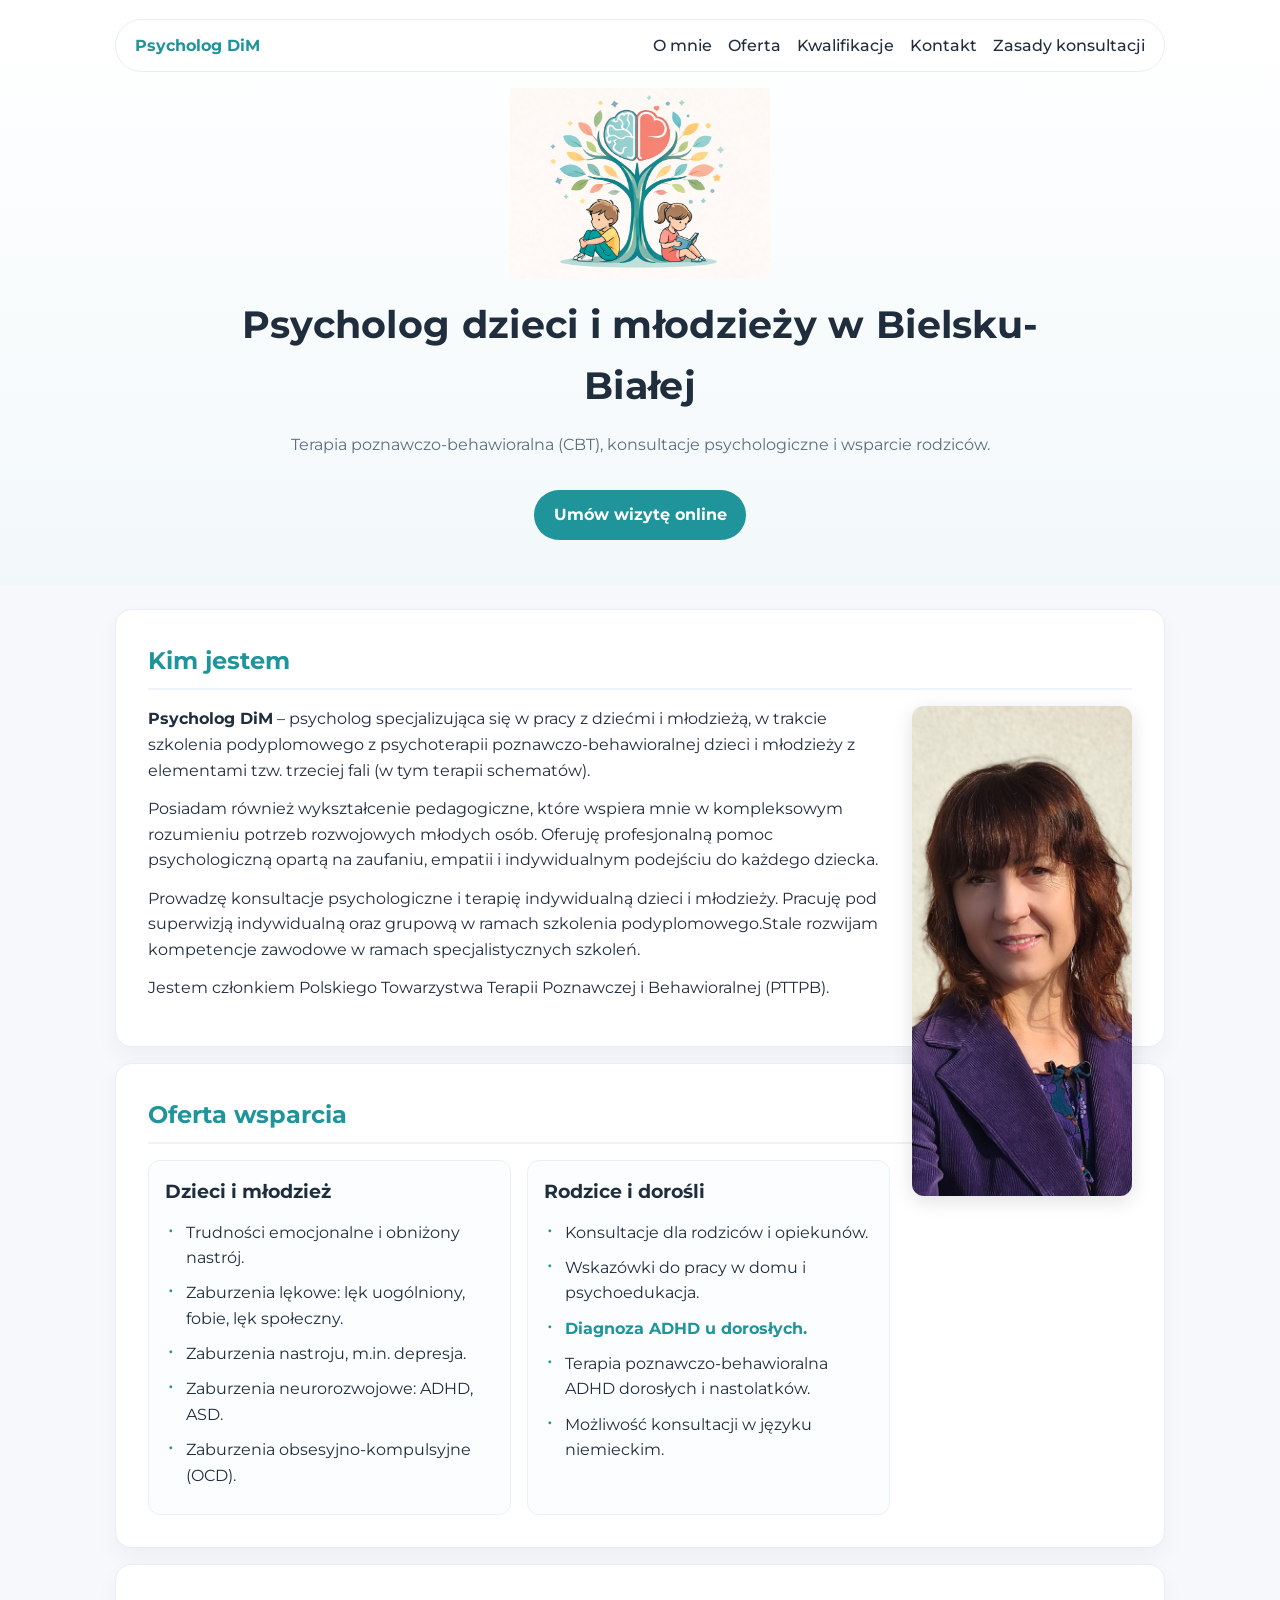
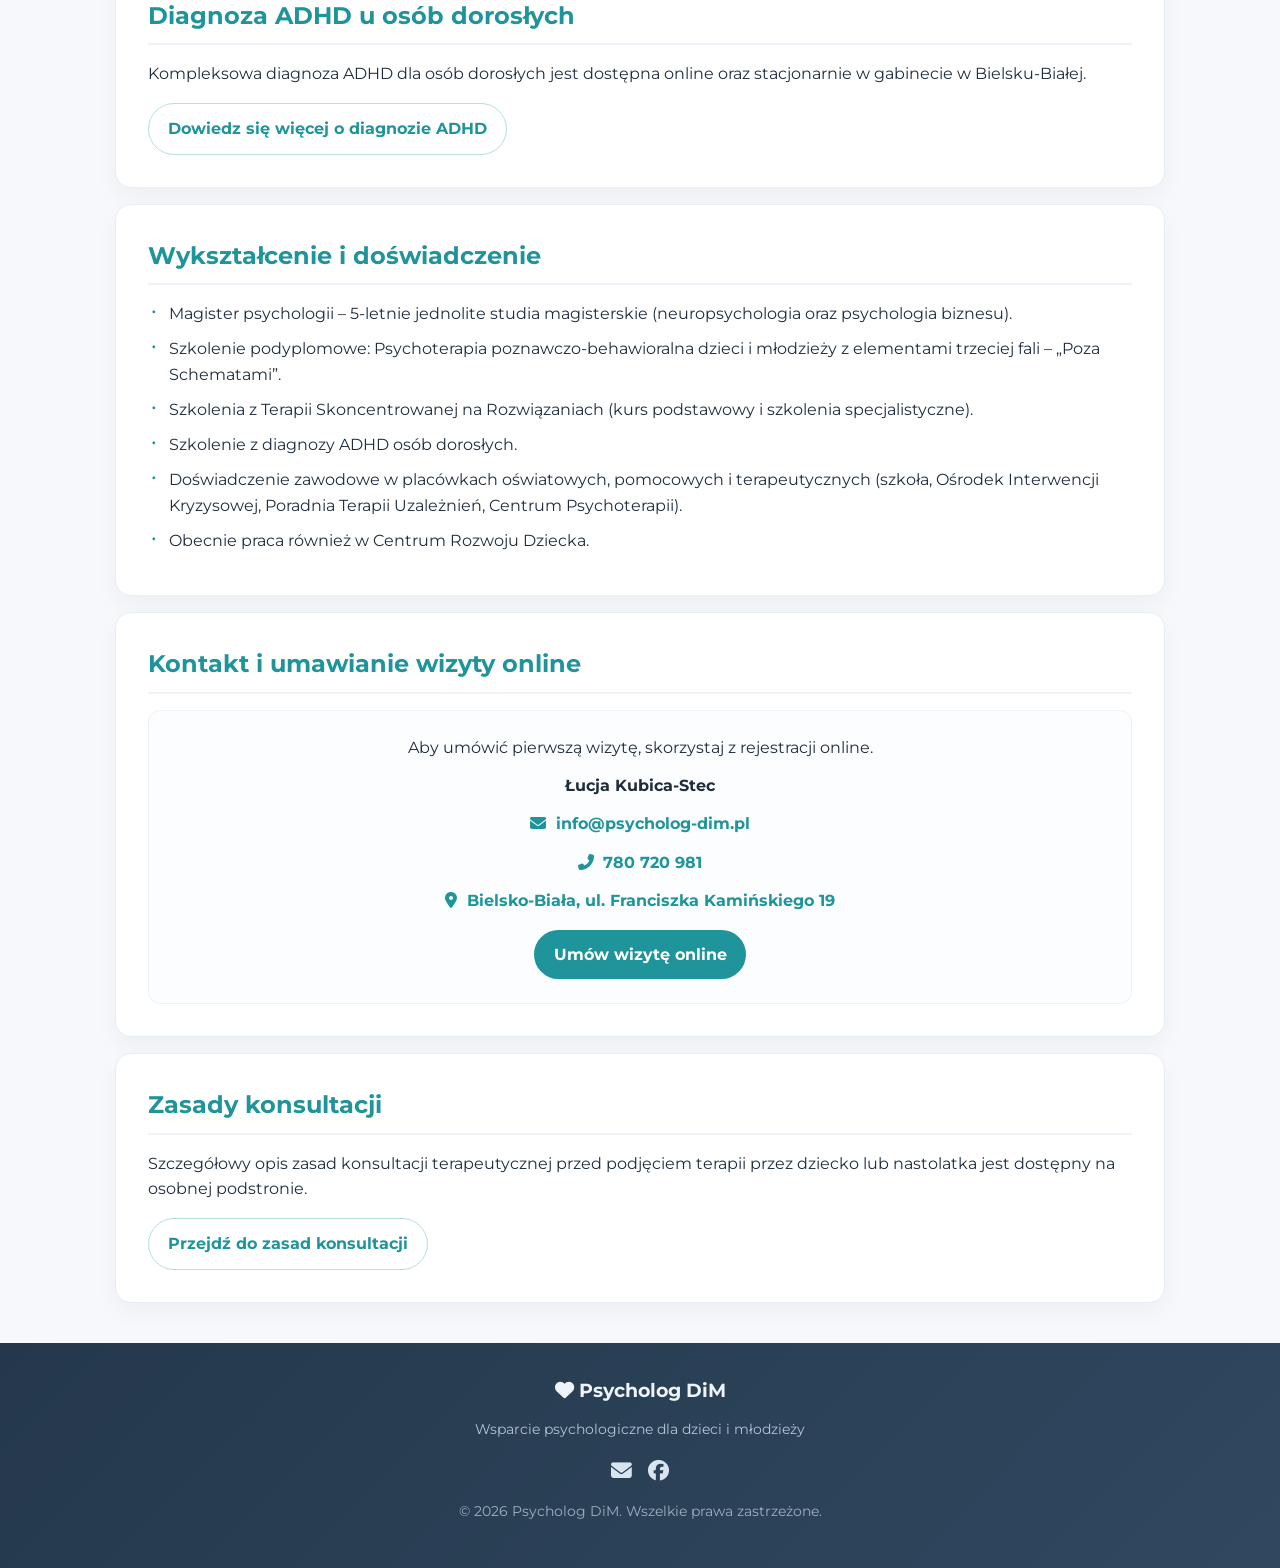
==== index.html @ ad0720e1 "Refine paragraph on psychological services Removed a space in the paragraph about psychological cons" ====
<!DOCTYPE html>
<html lang="pl">
<head>
    <!-- Google tag (gtag.js) -->
<script async src="https://www.googletagmanager.com/gtag/js?id=G-CJTLF5YWMM">
</script>
<script>
  window.dataLayer = window.dataLayer || [];
  function gtag(){dataLayer.push(arguments);}
  gtag('js', new Date());

  gtag('config', 'G-CJTLF5YWMM');
</script>
    <meta charset="UTF-8">
    <meta name="viewport" content="width=device-width, initial-scale=1.0">
    <title>Psycholog dzieci i młodzieży w Bielsku-Białej | Psycholog DiM</title>
    <meta name="description" content="Psycholog dzieci i młodzieży w Bielsku-Białej. Konsultacje psychologiczne, terapia CBT, wsparcie rodziców i diagnoza ADHD. Umów wizytę online.">
    <meta name="robots" content="index, follow">
    <meta name="author" content="Łucja Kubica-Stec">
    <link rel="canonical" href="https://psycholog-dim.pl/">

    <meta property="og:type" content="website">
    <meta property="og:locale" content="pl_PL">
    <meta property="og:title" content="Psycholog dzieci i młodzieży w Bielsku-Białej | Psycholog DiM">
    <meta property="og:description" content="Profesjonalne wsparcie psychologiczne dla dzieci, młodzieży i rodziców. Terapia CBT i konsultacje w Bielsku-Białej.">
    <meta property="og:url" content="https://psycholog-dim.pl/">
    <meta property="og:image" content="https://psycholog-dim.pl/logo.png">

    <meta name="twitter:card" content="summary_large_image">
    <meta name="twitter:title" content="Psycholog dzieci i młodzieży | Psycholog DiM">
    <meta name="twitter:description" content="Terapia poznawczo-behawioralna i konsultacje psychologiczne w Bielsku-Białej.">
    <meta name="twitter:image" content="https://psycholog-dim.pl/logo.png">

    <link rel="preconnect" href="https://fonts.googleapis.com">
    <link rel="preconnect" href="https://fonts.gstatic.com" crossorigin>
    <link href="https://fonts.googleapis.com/css2?family=Montserrat:wght@300;400;500;700&display=swap" rel="stylesheet">
    <link rel="stylesheet" href="https://cdnjs.cloudflare.com/ajax/libs/font-awesome/6.5.1/css/all.min.css">
    <link rel="stylesheet" href="styles.css">

    <script type="application/ld+json">
        {
            "@context": "https://schema.org",
            "@type": "PsychologicalTreatment",
            "name": "Psycholog DiM",
            "description": "Wsparcie psychologiczne dla dzieci, młodzieży i rodziców.",
            "url": "https://psycholog-dim.pl/",
            "image": "https://psycholog-dim.pl/logo.png",
            "telephone": "+48780720981",
            "email": "info@psycholog-dim.pl",
            "address": {
                "@type": "PostalAddress",
                "streetAddress": "ul. Franciszka Kamińskiego 19",
                "addressLocality": "Bielsko-Biała",
                "postalCode": "43-300",
                "addressCountry": "PL"
            },
            "areaServed": "Bielsko-Biała"
        }
    </script>
</head>
<body>
    <header class="hero" id="start">
        <nav class="main-nav" aria-label="Nawigacja główna">
            <a href="#start" class="brand-link">Psycholog DiM</a>
            <ul>
                <li><a href="#o-mnie">O mnie</a></li>
                <li><a href="#oferta">Oferta</a></li>
                <li><a href="#kwalifikacje">Kwalifikacje</a></li>
                <li><a href="#kontakt">Kontakt</a></li>
                <li><a href="zasady-konsultacji.html">Zasady konsultacji</a></li>
            </ul>
        </nav>

        <img src="logo.png" alt="Logo Psycholog DiM" class="logo-img">
        <h1>Psycholog dzieci i młodzieży w Bielsku-Białej</h1>
        <p class="subtitle">Terapia poznawczo-behawioralna (CBT), konsultacje psychologiczne i wsparcie rodziców.</p>
        <div class="hero-cta">
            <a href="https://rejestracja.medfile.pl/register/catalog/?uuid=5f5a3e92-1477-7877-af43-ebb44d523695" class="cta-button" target="_blank" rel="noopener noreferrer">Umów wizytę online</a>
        </div>
    </header>

    <main class="container">
        <section id="o-mnie">
            <h2>Kim jestem</h2>
            <img src="Ja.jpg" alt="Psycholog dzieci i młodzieży Łucja Kubica-Stec" class="about-photo">
            <p><strong>Psycholog DiM</strong> – psycholog specjalizująca się w pracy z dziećmi i młodzieżą, w trakcie szkolenia podyplomowego z psychoterapii poznawczo-behawioralnej dzieci i młodzieży z elementami tzw. trzeciej fali (w tym terapii schematów).</p>
            <p>Posiadam również wykształcenie pedagogiczne, które wspiera mnie w kompleksowym rozumieniu potrzeb rozwojowych młodych osób. Oferuję profesjonalną pomoc psychologiczną opartą na zaufaniu, empatii i indywidualnym podejściu do każdego dziecka.</p>
            <p>Prowadzę konsultacje psychologiczne i terapię indywidualną dzieci i młodzieży. Pracuję pod superwizją indywidualną oraz grupową w ramach szkolenia podyplomowego.Stale rozwijam kompetencje zawodowe w ramach specjalistycznych szkoleń.</p>
            <p>Jestem członkiem Polskiego Towarzystwa Terapii Poznawczej i Behawioralnej (PTTPB).</p>
        
       </section>
        <section id="oferta">
            <h2>Oferta wsparcia</h2>
            <div class="grid-two">
                <article class="card">
                    <h3>Dzieci i młodzież</h3>
                    <ul class="services-list">
                        <li>Trudności emocjonalne i obniżony nastrój.</li>
                        <li>Zaburzenia lękowe: lęk uogólniony, fobie, lęk społeczny.</li>
                        <li>Zaburzenia nastroju, m.in. depresja.</li>
                        <li>Zaburzenia neurorozwojowe: ADHD, ASD.</li>
                        <li>Zaburzenia obsesyjno-kompulsyjne (OCD).</li>
                    </ul>
                </article>
                <article class="card">
                    <h3>Rodzice i dorośli</h3>
                    <ul class="services-list">
                        <li>Konsultacje dla rodziców i opiekunów.</li>
                        <li>Wskazówki do pracy w domu i psychoedukacja.</li>
                        <li><a href="diagnoza-adhd-dorosli.html" class="inline-link">Diagnoza ADHD u dorosłych.</a></li>
                        <li>Terapia poznawczo-behawioralna ADHD dorosłych i nastolatków.</li>
                        <li>Możliwość konsultacji w języku niemieckim.</li>
                    </ul>
                </article>
            </div>
        </section>

        <section id="diagnoza-adhd">
            <h2>Diagnoza ADHD u osób dorosłych</h2>
            <p>Kompleksowa diagnoza ADHD dla osób dorosłych jest dostępna online oraz stacjonarnie w gabinecie w Bielsku-Białej.</p>
            <a href="diagnoza-adhd-dorosli.html" class="cta-link">Dowiedz się więcej o diagnozie ADHD</a>
        </section>

        <section id="kwalifikacje">
            <h2>Wykształcenie i doświadczenie</h2>
            <ul class="services-list">
                <li>Magister psychologii – 5-letnie jednolite studia magisterskie (neuropsychologia oraz psychologia biznesu).</li>
                <li>Szkolenie podyplomowe: Psychoterapia poznawczo-behawioralna dzieci i młodzieży z elementami trzeciej fali – „Poza Schematami”.</li>
                <li>Szkolenia z Terapii Skoncentrowanej na Rozwiązaniach (kurs podstawowy i szkolenia specjalistyczne).</li>
                <li>Szkolenie z diagnozy ADHD osób dorosłych.</li>
                <li>Doświadczenie zawodowe w placówkach oświatowych, pomocowych i terapeutycznych (szkoła, Ośrodek Interwencji Kryzysowej, Poradnia Terapii Uzależnień, Centrum Psychoterapii).</li>
                <li>Obecnie praca również w Centrum Rozwoju Dziecka.</li>
            </ul>
        </section>

        <section id="kontakt">
            <h2>Kontakt i umawianie wizyty online</h2>
            <div class="contact-box">
                <p>Aby umówić pierwszą wizytę, skorzystaj z rejestracji online.</p>
                <p><strong>Łucja Kubica-Stec</strong></p>
                <p><i class="fas fa-envelope"></i> <a href="mailto:info@psycholog-dim.pl" class="email-link">info@psycholog-dim.pl</a></p>
                <p><i class="fas fa-phone-flip"></i> <span id="phone-placeholder"></span></p>
                <p><i class="fas fa-map-marker-alt"></i> <a href="https://maps.google.com/?q=ul.+Franciszka+Kami%C5%84skiego+19,+43-300+Bielsko-Bia%C5%82a" target="_blank" rel="noopener noreferrer" class="email-link">Bielsko-Biała, ul. Franciszka Kamińskiego 19</a></p>
                <a href="https://rejestracja.medfile.pl/register/catalog/?uuid=5f5a3e92-1477-7877-af43-ebb44d523695" class="cta-button" target="_blank" rel="noopener noreferrer">Umów wizytę online</a>
            </div>
        </section>

        <section id="zasady-konsultacji">
            <h2>Zasady konsultacji</h2>
            <p>Szczegółowy opis zasad konsultacji terapeutycznej przed podjęciem terapii przez dziecko lub nastolatka jest dostępny na osobnej podstronie.</p>
            <a href="zasady-konsultacji.html" class="cta-link">Przejdź do zasad konsultacji</a>
        </section>

    </main>

    <footer>
        <div class="footer-content">
            <p class="footer-brand"><i class="fas fa-heart"></i> Psycholog DiM</p>
            <p class="footer-tagline">Wsparcie psychologiczne dla dzieci i młodzieży</p>
            <div class="footer-contact">
                <a href="mailto:info@psycholog-dim.pl" aria-label="Napisz wiadomość e-mail"><i class="fas fa-envelope"></i></a>
                <a href="https://www.facebook.com/profile.php?id=61590129209311" target="_blank" rel="noopener noreferrer" aria-label="Odwiedź profil Psycholog DiM na Facebooku"><i class="fab fa-facebook"></i></a>
            </div>
            <p class="footer-copy">&copy; 2026 Psycholog DiM. Wszelkie prawa zastrzeżone.</p>
        </div>
    </footer>

    <script>
        (function () {
            var p = ['7', '8', '0', ' ', '7', '2', '0', ' ', '9', '8', '1'];
            var c = '+' + '4' + '8';
            var el = document.getElementById('phone-placeholder');
            var num = p.join('');
            var full = c + num.replace(/ /g, '');
            var a = document.createElement('a');
            a.href = 'tel:' + full;
            a.className = 'phone-link';
            a.textContent = num;
            el.appendChild(a);
        })();
    </script>
</body>
</html>
---- styles.css ----
:root {
    --primary-color: #1f949b;
    --primary-dark: #16737a;
    --text-color: #1f2d3d;
    --muted: #5d6d7e;
    --background-color: #f6f8fb;
    --card-bg: #ffffff;
}

* {
    margin: 0;
    padding: 0;
    box-sizing: border-box;
}

html {
    scroll-behavior: smooth;
}

body {
    font-family: 'Montserrat', system-ui, -apple-system, BlinkMacSystemFont, 'Segoe UI', Roboto, sans-serif;
    line-height: 1.6;
    color: var(--text-color);
    background: var(--background-color);
}

.main-nav {
    width: min(1050px, 100%);
    display: flex;
    justify-content: space-between;
    align-items: center;
    gap: 1rem;
    padding: 0.8rem 1.2rem;
    background: rgba(255, 255, 255, 0.95);
    border: 1px solid #e8edf3;
    border-radius: 999px;
    position: sticky;
    top: 0.8rem;
    z-index: 20;
    backdrop-filter: blur(6px);
}

.main-nav ul {
    display: flex;
    list-style: none;
    gap: 1rem;
}

.main-nav a {
    color: var(--text-color);
    text-decoration: none;
    font-weight: 500;
}

.main-nav a:hover,
.main-nav a:focus {
    color: var(--primary-color);
}

.brand-link {
    font-weight: 700 !important;
    color: var(--primary-color) !important;
}

.hero {
    padding: 1.2rem 1rem 2.5rem;
    min-height: 65vh;
    display: flex;
    flex-direction: column;
    align-items: center;
    text-align: center;
    gap: 1rem;
    background: linear-gradient(180deg, #ffffff 0%, #f2f8fa 100%);
}

.logo-img {
    max-width: 260px;
    height: auto;
}

h1 {
    font-size: clamp(1.8rem, 3vw, 2.8rem);
    letter-spacing: 0.3px;
    max-width: 900px;
}

.subtitle {
    color: var(--muted);
    max-width: 760px;
}

.hero-cta {
    display: flex;
    gap: 0.9rem;
    flex-wrap: wrap;
    justify-content: center;
}

.cta-button,
.cta-link {
    display: inline-block;
    margin-top: 0.2rem;
    padding: 0.75rem 1.2rem;
    border-radius: 999px;
    text-decoration: none;
    font-weight: 700;
    transition: transform 0.2s ease, box-shadow 0.2s ease, background 0.2s ease;
}

.cta-button {
    color: #fff;
    background: var(--primary-color);
}

.cta-button:hover,
.cta-button:focus {
    transform: translateY(-1px);
    background: var(--primary-dark);
    box-shadow: 0 6px 16px rgba(31, 148, 155, 0.25);
}

.cta-link {
    color: var(--primary-color);
    border: 1px solid #b7dfe1;
    background: #fff;
}


.page-hero {
    min-height: 42vh;
}

.back-link {
    display: inline-flex;
    align-items: center;
    gap: 0.4rem;
    margin-bottom: 1rem;
    color: var(--primary-color);
    text-decoration: none;
    font-weight: 700;
}

.back-link:hover,
.back-link:focus {
    text-decoration: underline;
}

.rules-page-section {
    max-width: 900px;
    margin-left: auto;
    margin-right: auto;
}

.container {
    width: min(1050px, calc(100% - 2rem));
    margin: 1.5rem auto 2.5rem;
}

section {
    background: var(--card-bg);
    padding: 2rem;
    margin-bottom: 1rem;
    border-radius: 16px;
    border: 1px solid #e7edf4;
    box-shadow: 0 10px 25px rgba(13, 29, 45, 0.04);
}

h2 {
    color: var(--primary-color);
    margin-bottom: 1rem;
    border-bottom: 2px solid #edf3f8;
    padding-bottom: 0.5rem;
    font-size: 1.5rem;
}

h3 {
    margin-bottom: 0.8rem;
}

p {
    margin-bottom: 0.8rem;
}

.about-photo {
    float: right;
    max-width: 220px;
    margin: 0 0 1rem 1.4rem;
    border-radius: 12px;
    box-shadow: 0 5px 20px rgba(0, 0, 0, 0.12);
}

.grid-two {
    display: grid;
    grid-template-columns: repeat(2, minmax(0, 1fr));
    gap: 1rem;
}

.card {
    background: #fbfdff;
    border: 1px solid #eaf1f6;
    border-radius: 12px;
    padding: 1rem;
}

.services-list {
    list-style: none;
}

.services-list li {
    margin-bottom: 0.6rem;
    padding-left: 1.3rem;
    position: relative;
}

.services-list li::before {
    content: '•';
    position: absolute;
    left: 0.2rem;
    color: var(--primary-color);
    font-size: 1.2rem;
    line-height: 1;
}

.consultation-rules {
    padding-left: 1.5rem;
}

.consultation-rules > li {
    margin-bottom: 1rem;
    padding-left: 0.3rem;
}

.consultation-rules > li::marker {
    color: var(--primary-color);
    font-weight: 700;
}

.consultation-rules .services-list {
    margin-top: 0.4rem;
}

.contact-box {
    text-align: center;
    padding: 1.5rem;
    background: #fbfdfe;
    border: 1px solid #ecf2f7;
    border-radius: 12px;
}

.contact-box p i {
    color: var(--primary-color);
    margin-right: 0.35rem;
}

.email-link,
.phone-link {
    color: var(--primary-color);
    text-decoration: none;
    font-weight: 700;
}

.email-link:hover,
.phone-link:hover,
.email-link:focus,
.phone-link:focus {
    text-decoration: underline;
}

.booking-box {
    margin-top: 1rem;
    padding: 1.5rem;
    background: #ffffff;
    border: 1px solid #e7edf4;
    border-radius: 12px;
}

.booking-form {
    margin-top: 0.8rem;
}

.form-grid {
    display: grid;
    grid-template-columns: repeat(2, minmax(0, 1fr));
    gap: 0.9rem;
}

.booking-form label {
    display: flex;
    flex-direction: column;
    gap: 0.3rem;
    font-weight: 500;
}

.booking-form input,
.booking-form select {
    padding: 0.65rem 0.75rem;
    border: 1px solid #ced9e5;
    border-radius: 8px;
    font-size: 0.95rem;
    font-family: inherit;
}

.full-width {
    grid-column: 1 / -1;
}

.booking-submit {
    margin-top: 0.9rem;
    border: none;
    cursor: pointer;
}

.booking-feedback {
    margin-top: 0.6rem;
    color: #1a7f37;
    min-height: 1.4rem;
}

.booking-feedback-error {
    color: #a12727;
}

.inline-link {
    color: var(--primary-color);
    font-weight: 700;
    text-decoration: none;
}

.inline-link:hover,
.inline-link:focus {
    text-decoration: underline;
}

.main-nav a[aria-current="page"] {
    color: var(--primary-color);
    font-weight: 700;
}

.adhd-page-section {
    max-width: 980px;
    margin-left: auto;
    margin-right: auto;
}

.adhd-intro {
    background: linear-gradient(135deg, #ffffff 0%, #eef9fa 100%);
}

.diagnosis-steps {
    list-style: none;
    counter-reset: diagnosis-step;
    display: grid;
    gap: 1rem;
}

.diagnosis-steps > li {
    counter-increment: diagnosis-step;
    position: relative;
    padding: 1.2rem 1.2rem 1.2rem 4.2rem;
    border: 1px solid #e7edf4;
    border-radius: 14px;
    background: #fbfdff;
}

.diagnosis-steps > li::before {
    content: counter(diagnosis-step);
    position: absolute;
    top: 1.2rem;
    left: 1.2rem;
    display: grid;
    place-items: center;
    width: 2.2rem;
    height: 2.2rem;
    border-radius: 50%;
    background: var(--primary-color);
    color: #ffffff;
    font-weight: 700;
}

.contact-list {
    list-style: none;
    display: grid;
    gap: 0.45rem;
    margin-top: 0.6rem;
}

.contact-list i {
    color: var(--primary-color);
    margin-right: 0.35rem;
}

.pricing-grid {
    display: grid;
    grid-template-columns: repeat(2, minmax(0, 1fr));
    gap: 1rem;
}

.price-card {
    padding: 1.4rem;
    border: 1px solid #e2edf3;
    border-radius: 14px;
    background: #fbfdff;
}

.highlighted-price {
    border-color: #b7dfe1;
    background: #f2fbfc;
}

.price {
    color: var(--primary-color);
    font-size: clamp(1.8rem, 3vw, 2.4rem);
    font-weight: 700;
    margin-bottom: 1rem;
}

.important-note {
    border-color: #f1d6a8;
    background: #fffaf1;
}

.important-note h2 {
    color: #9a6515;
}

footer {
    background: linear-gradient(135deg, #25384b 0%, #2f4860 100%);
    text-align: center;
    padding: 2rem 1rem;
    color: #c8d4df;
    font-size: 0.9rem;
}

.footer-brand {
    color: #eef4f9;
    font-size: 1.2rem;
    font-weight: 700;
}

.footer-tagline {
    margin-top: 0.2rem;
    color: #b3c4d3;
}

.footer-contact {
    display: flex;
    justify-content: center;
    gap: 1rem;
    margin: 0.8rem 0;
}

.footer-contact a {
    color: #d8e4ee;
    font-size: 1.3rem;
    transition: color 0.2s ease, transform 0.2s ease;
}

.footer-contact a:hover,
.footer-contact a:focus {
    color: #ffffff;
    transform: translateY(-1px);
}

.footer-copy {
    color: #9eb0c0;
}

@media (max-width: 780px) {
    .main-nav {
        flex-direction: column;
        border-radius: 16px;
    }

    .main-nav ul {
        flex-wrap: wrap;
        justify-content: center;
    }

    .grid-two,
    .pricing-grid {
        grid-template-columns: 1fr;
    }

    section {
        padding: 1.2rem;
    }

    .about-photo {
        float: none;
        display: block;
        margin: 0 auto 1rem;
    }

    .form-grid {
        grid-template-columns: 1fr;
    }

    .diagnosis-steps > li {
        padding: 4.1rem 1rem 1rem;
    }
}
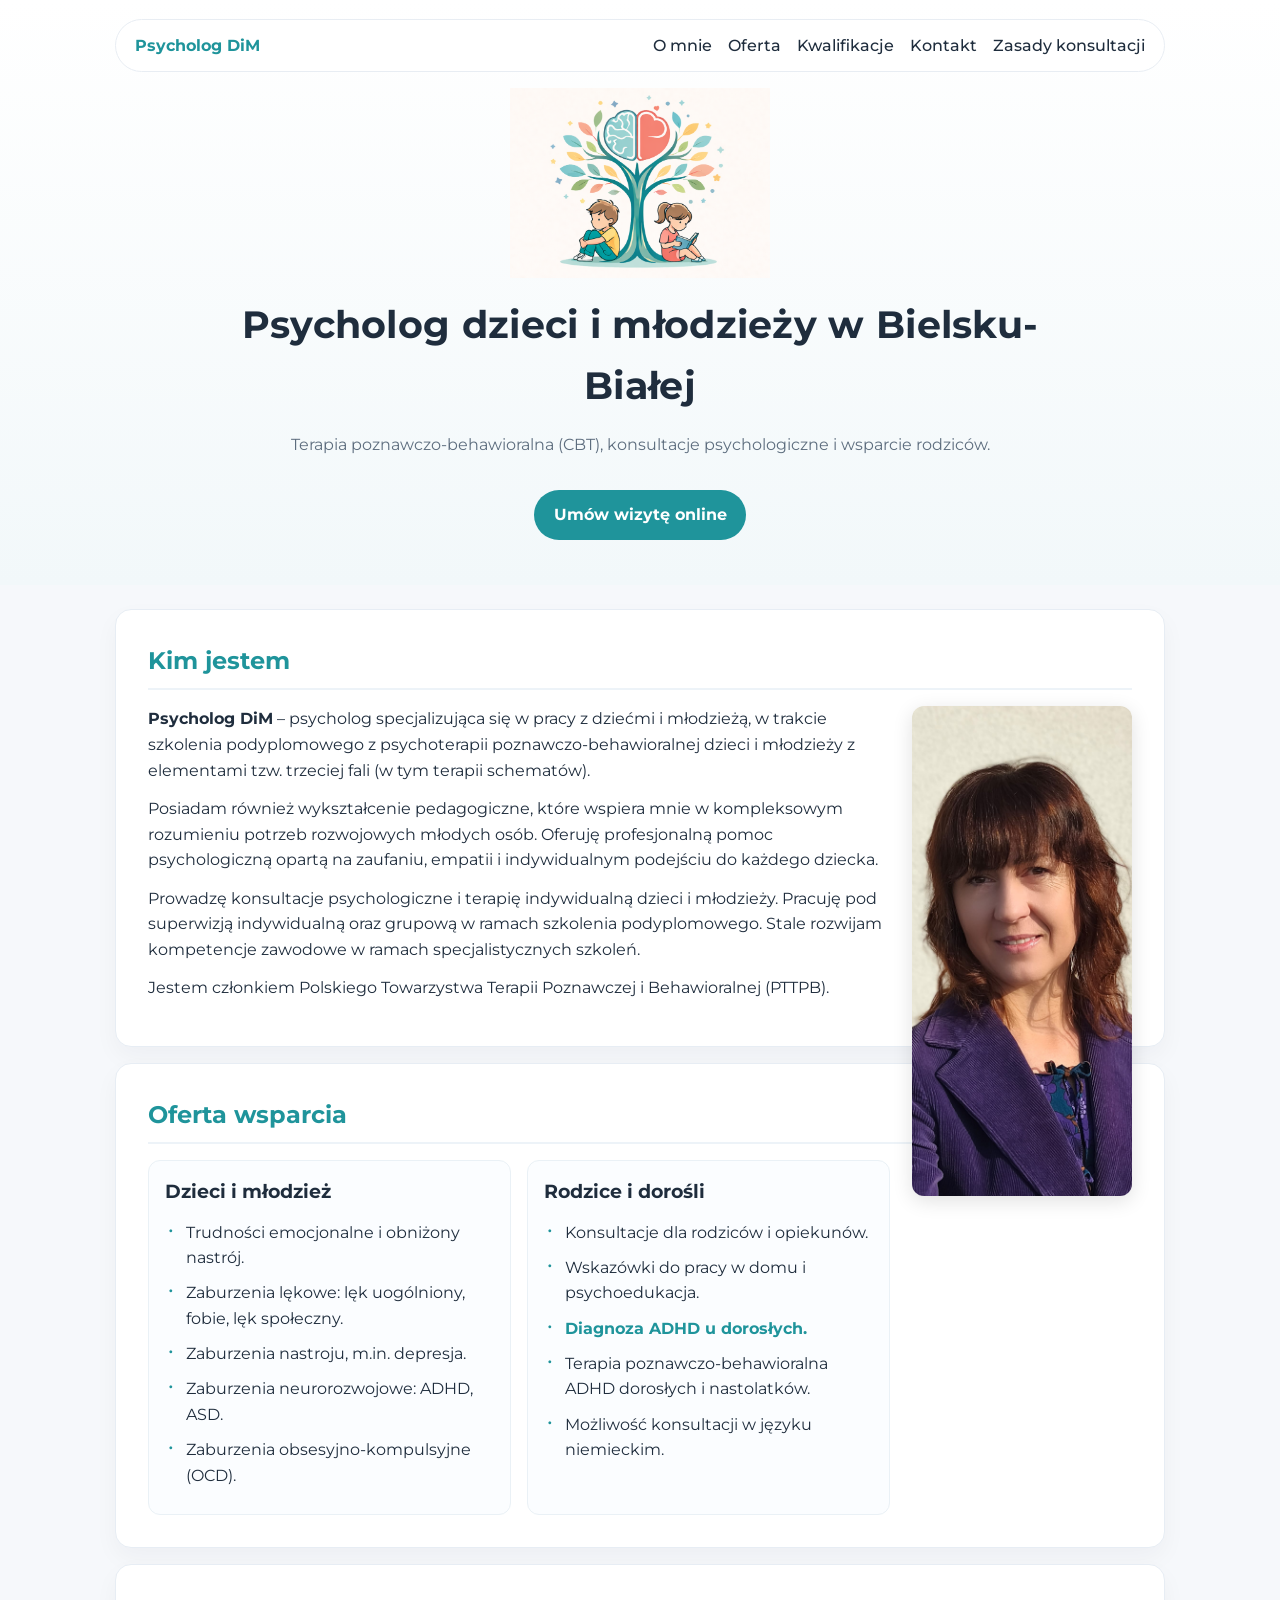
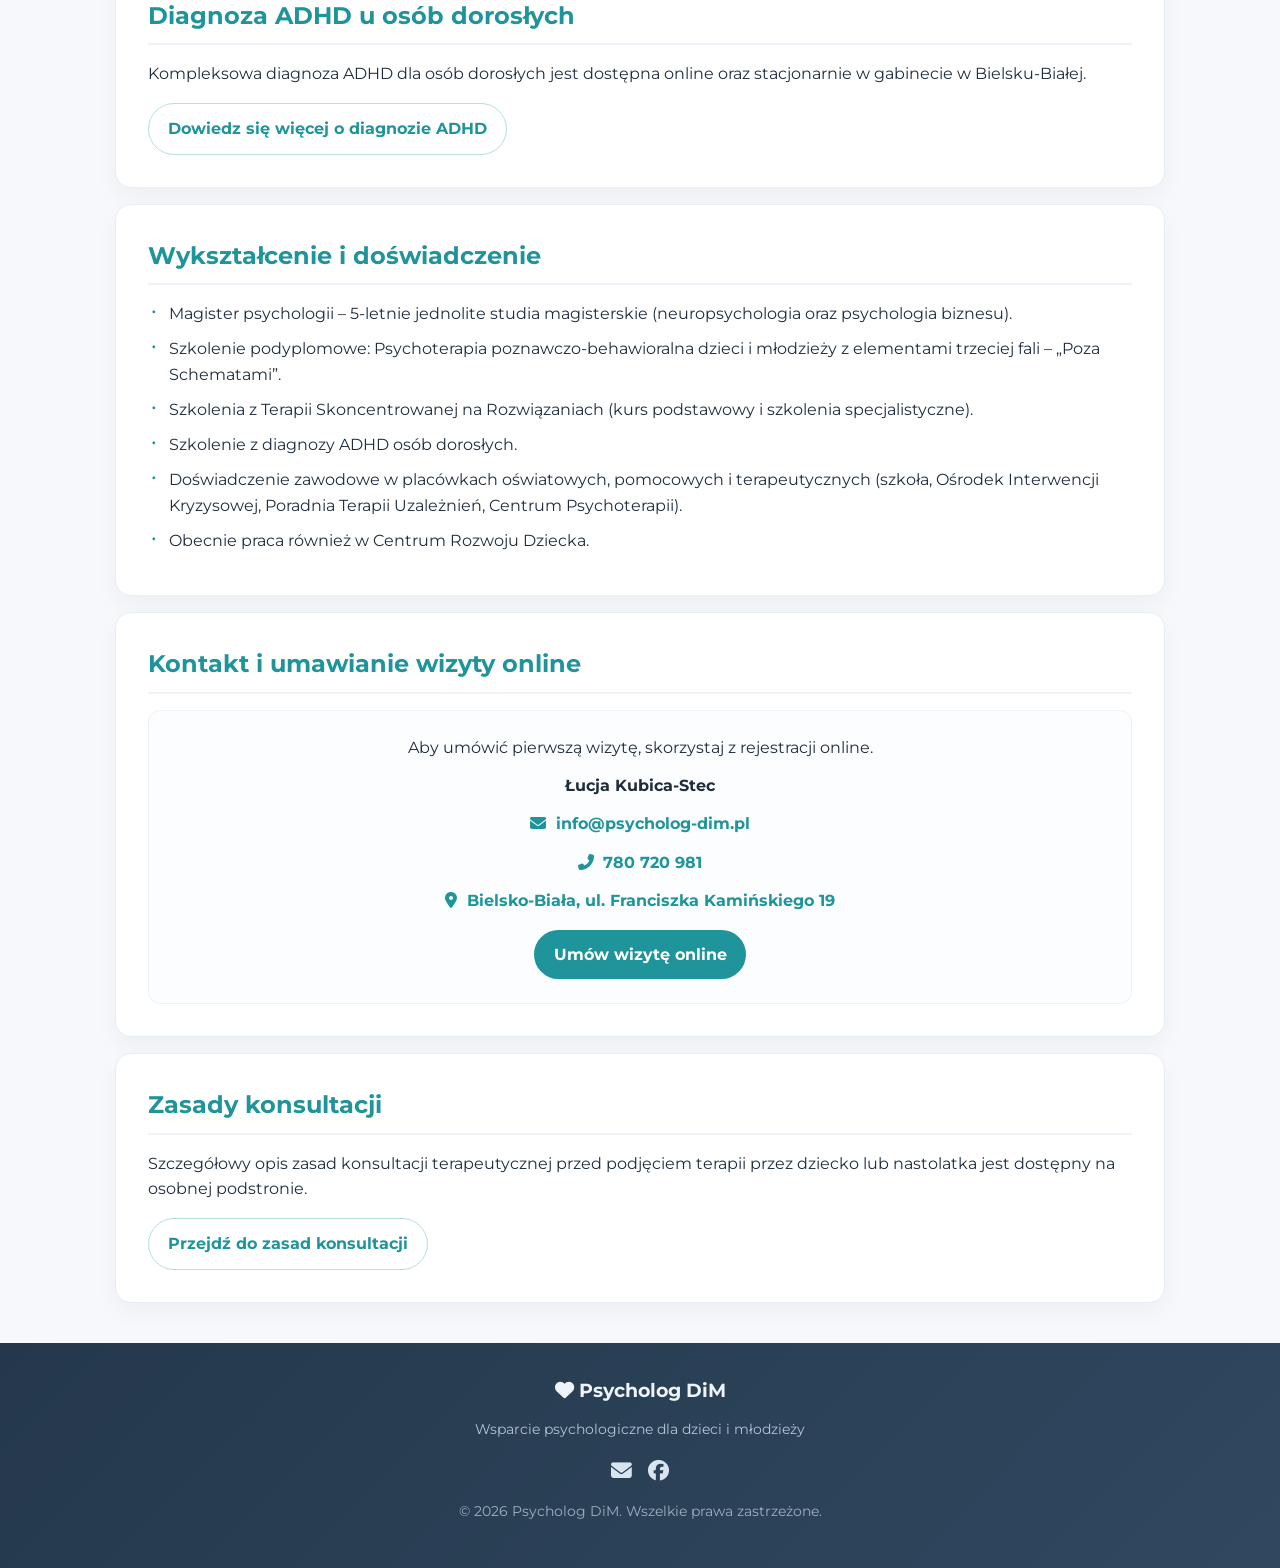
==== commit 0967d20d: "Update index.html" ====
--- a/index.html
+++ b/index.html
@@ -85,7 +85,7 @@
             <img src="Ja.jpg" alt="Psycholog dzieci i młodzieży Łucja Kubica-Stec" class="about-photo">
             <p><strong>Psycholog DiM</strong> – psycholog specjalizująca się w pracy z dziećmi i młodzieżą, w trakcie szkolenia podyplomowego z psychoterapii poznawczo-behawioralnej dzieci i młodzieży z elementami tzw. trzeciej fali (w tym terapii schematów).</p>
             <p>Posiadam również wykształcenie pedagogiczne, które wspiera mnie w kompleksowym rozumieniu potrzeb rozwojowych młodych osób. Oferuję profesjonalną pomoc psychologiczną opartą na zaufaniu, empatii i indywidualnym podejściu do każdego dziecka.</p>
-            <p>Prowadzę konsultacje psychologiczne i terapię indywidualną dzieci i młodzieży. Pracuję pod superwizją indywidualną oraz grupową w ramach szkolenia podyplomowego.Stale rozwijam kompetencje zawodowe w ramach specjalistycznych szkoleń.</p>
+            <p>Prowadzę konsultacje psychologiczne i terapię indywidualną dzieci i młodzieży. Pracuję pod superwizją indywidualną oraz grupową w ramach szkolenia podyplomowego. Stale rozwijam kompetencje zawodowe w ramach specjalistycznych szkoleń.</p>
             <p>Jestem członkiem Polskiego Towarzystwa Terapii Poznawczej i Behawioralnej (PTTPB).</p>
         
        </section>
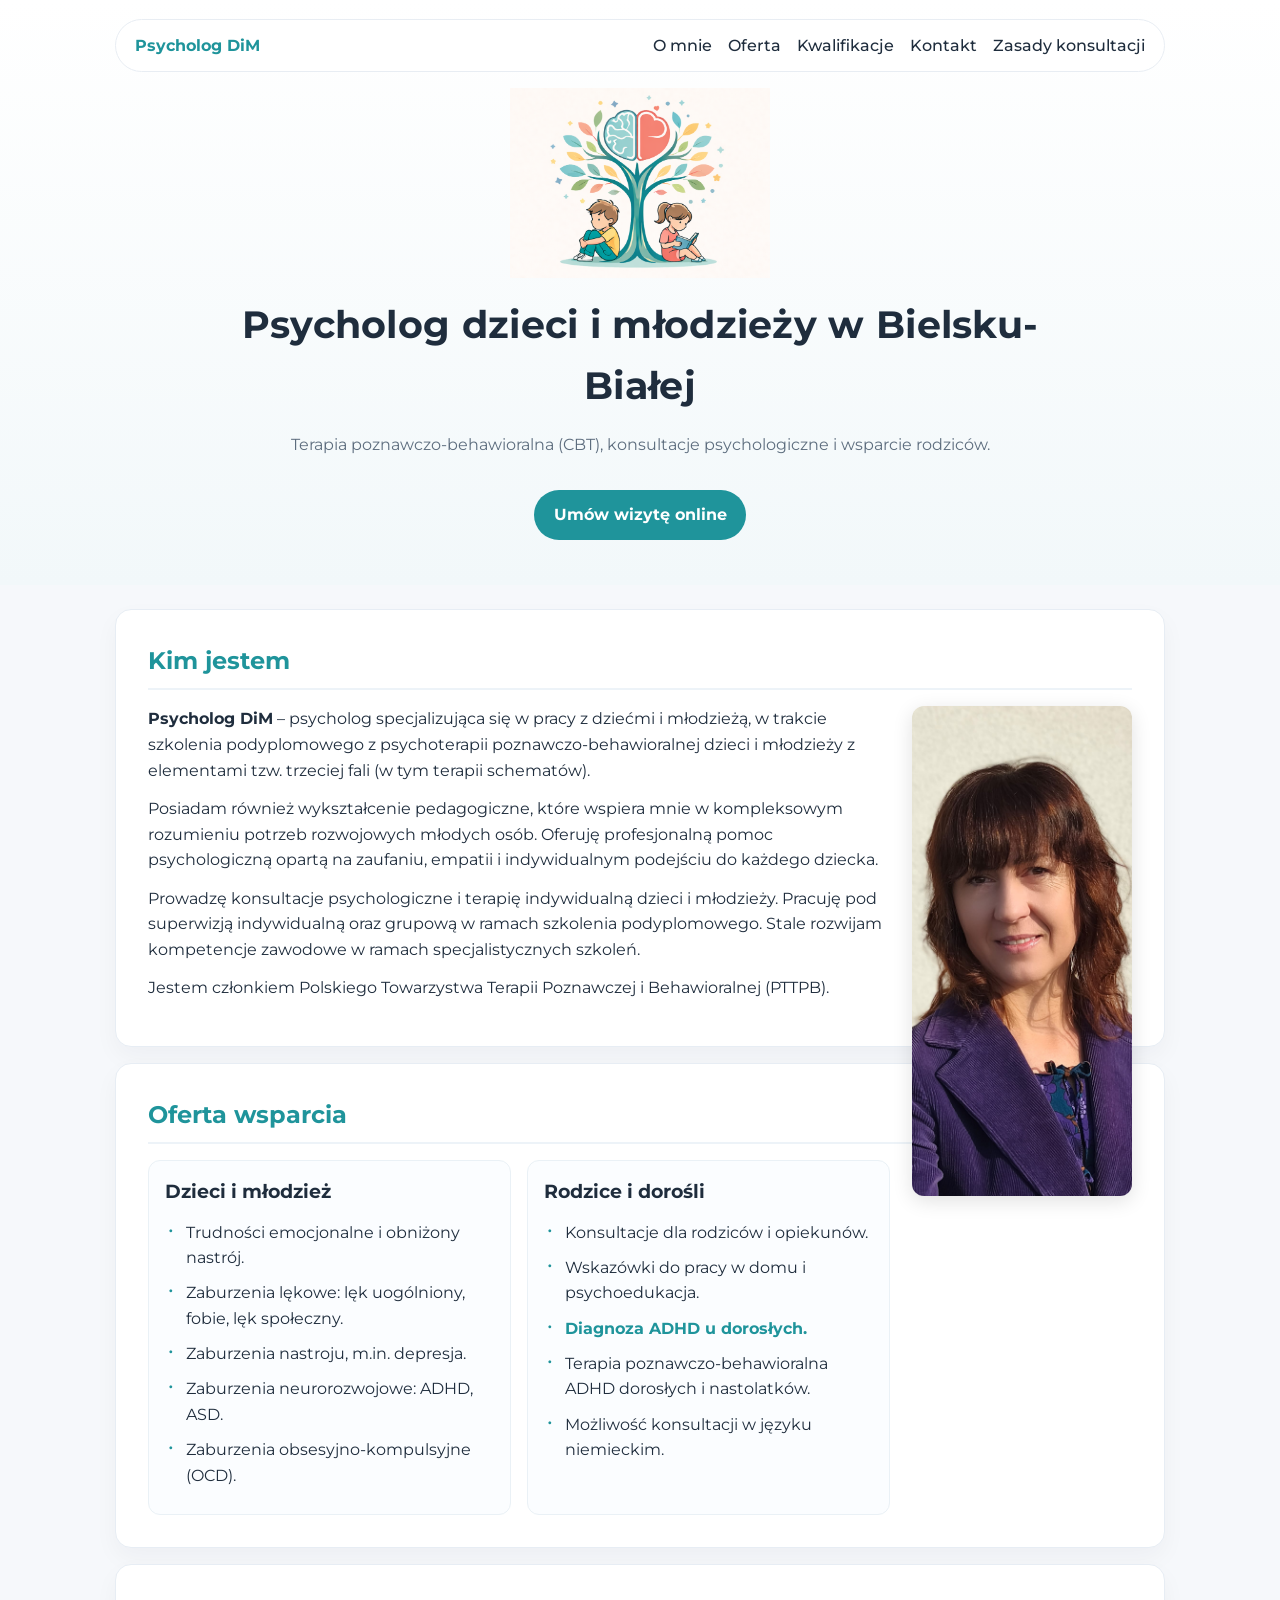
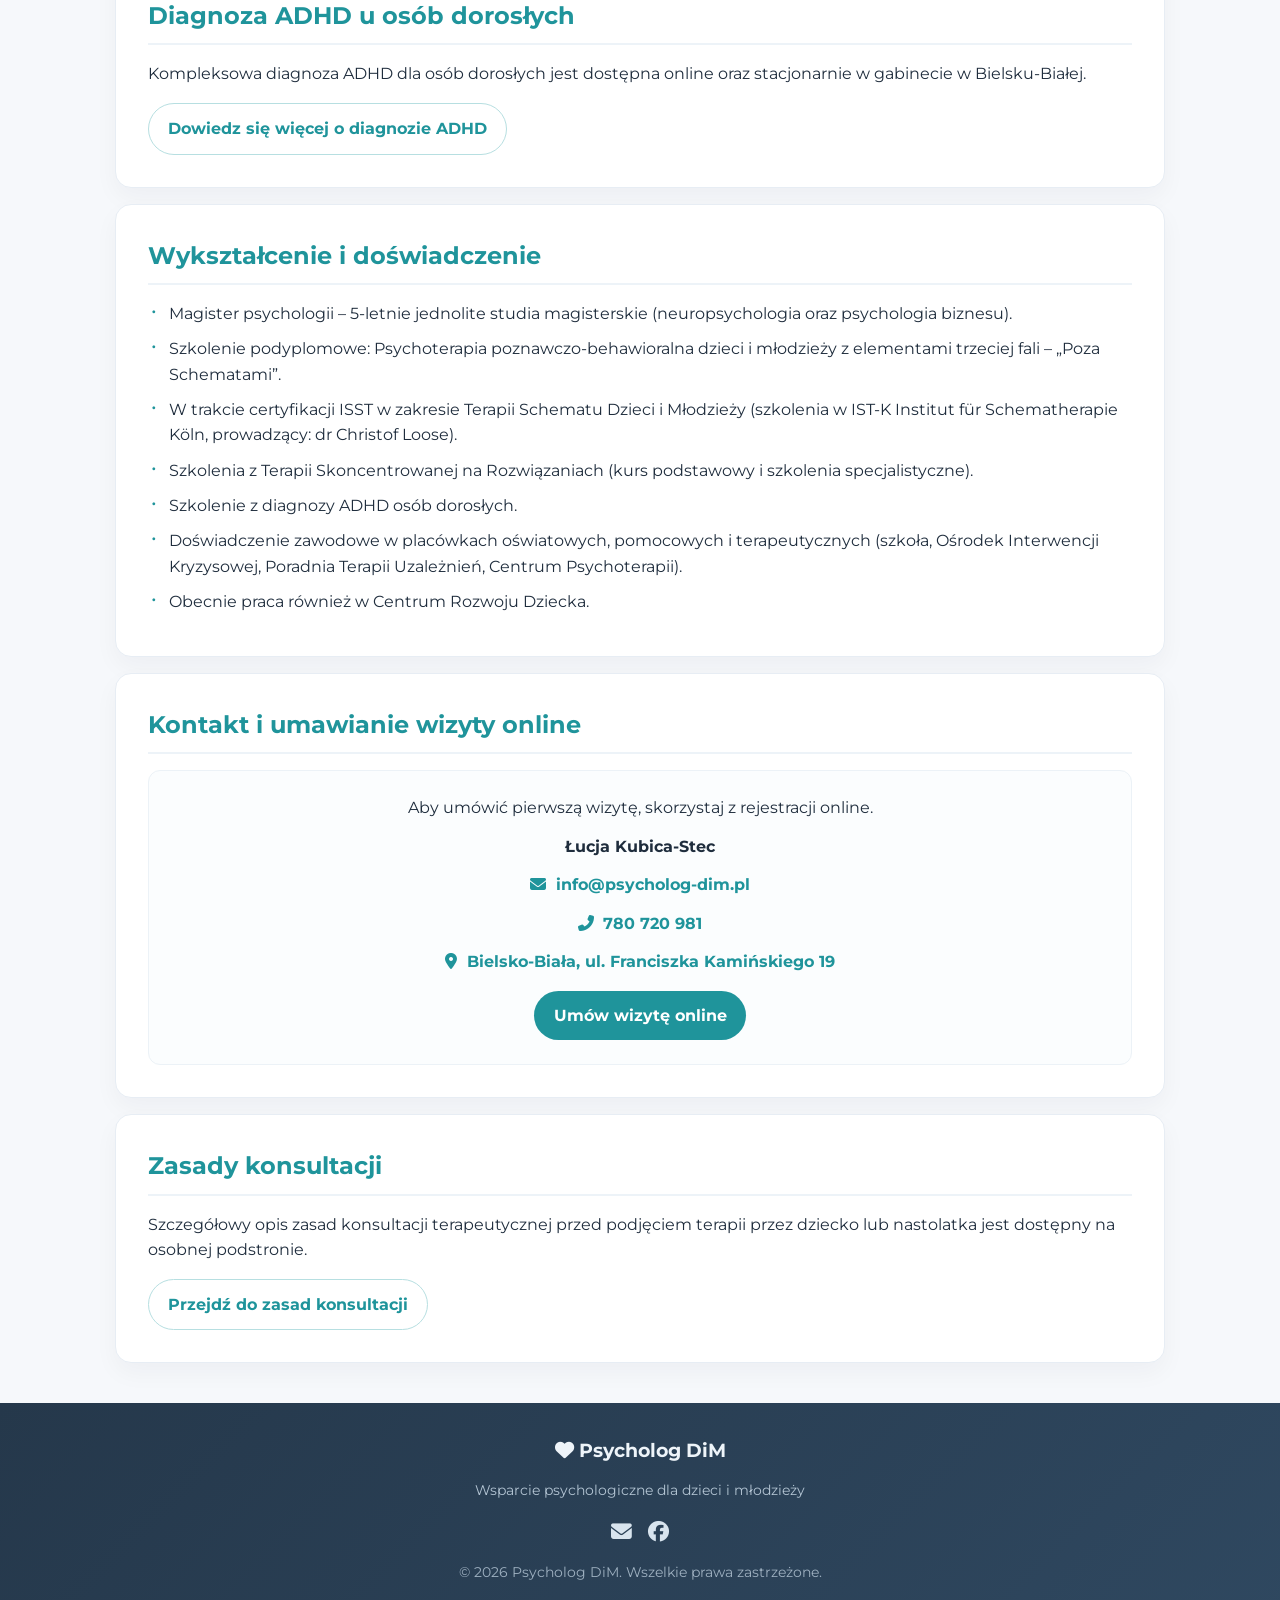
==== commit a586b6bd: "Add certification information to education section" ====
--- a/index.html
+++ b/index.html
@@ -126,6 +126,7 @@
             <ul class="services-list">
                 <li>Magister psychologii – 5-letnie jednolite studia magisterskie (neuropsychologia oraz psychologia biznesu).</li>
                 <li>Szkolenie podyplomowe: Psychoterapia poznawczo-behawioralna dzieci i młodzieży z elementami trzeciej fali – „Poza Schematami”.</li>
+                <li>W trakcie certyfikacji ISST w zakresie Terapii Schematu Dzieci i Młodzieży (szkolenia w IST-K Institut für Schematherapie Köln, prowadzący: dr Christof Loose).</li>
                 <li>Szkolenia z Terapii Skoncentrowanej na Rozwiązaniach (kurs podstawowy i szkolenia specjalistyczne).</li>
                 <li>Szkolenie z diagnozy ADHD osób dorosłych.</li>
                 <li>Doświadczenie zawodowe w placówkach oświatowych, pomocowych i terapeutycznych (szkoła, Ośrodek Interwencji Kryzysowej, Poradnia Terapii Uzależnień, Centrum Psychoterapii).</li>
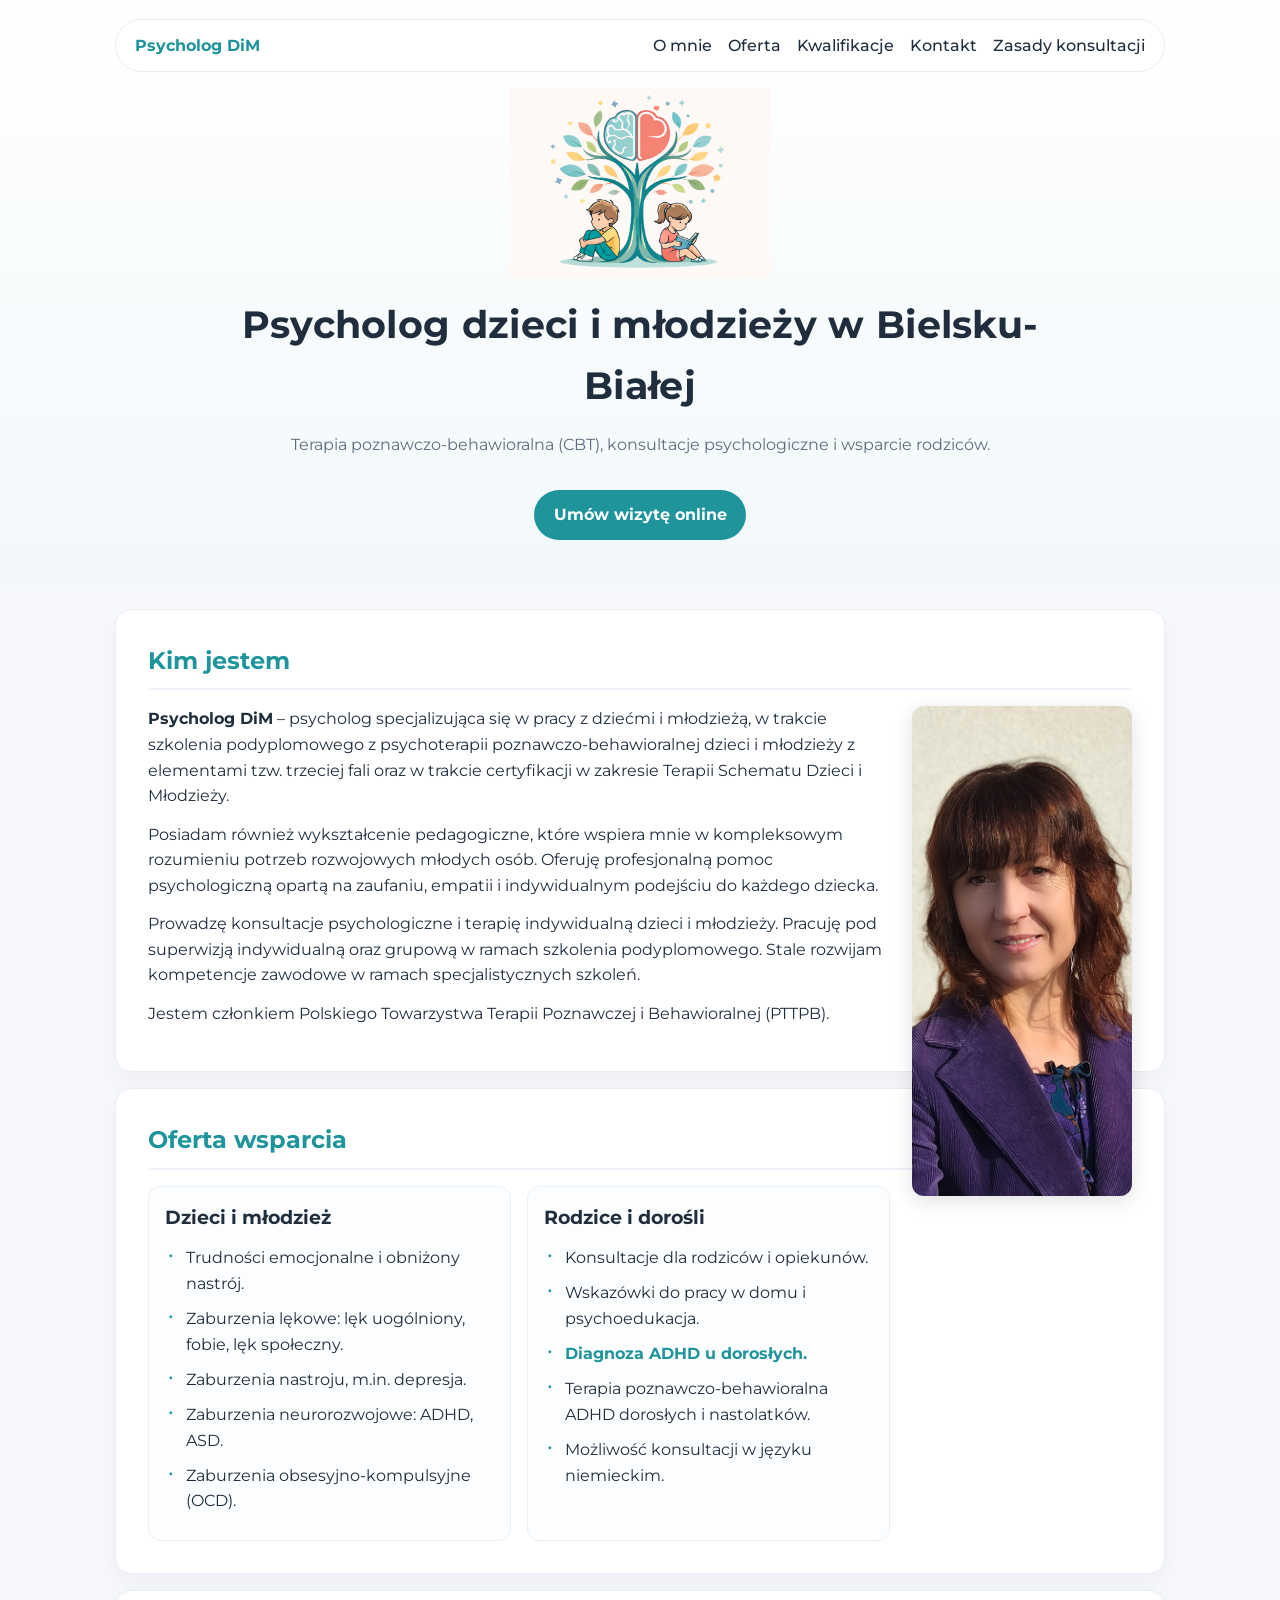
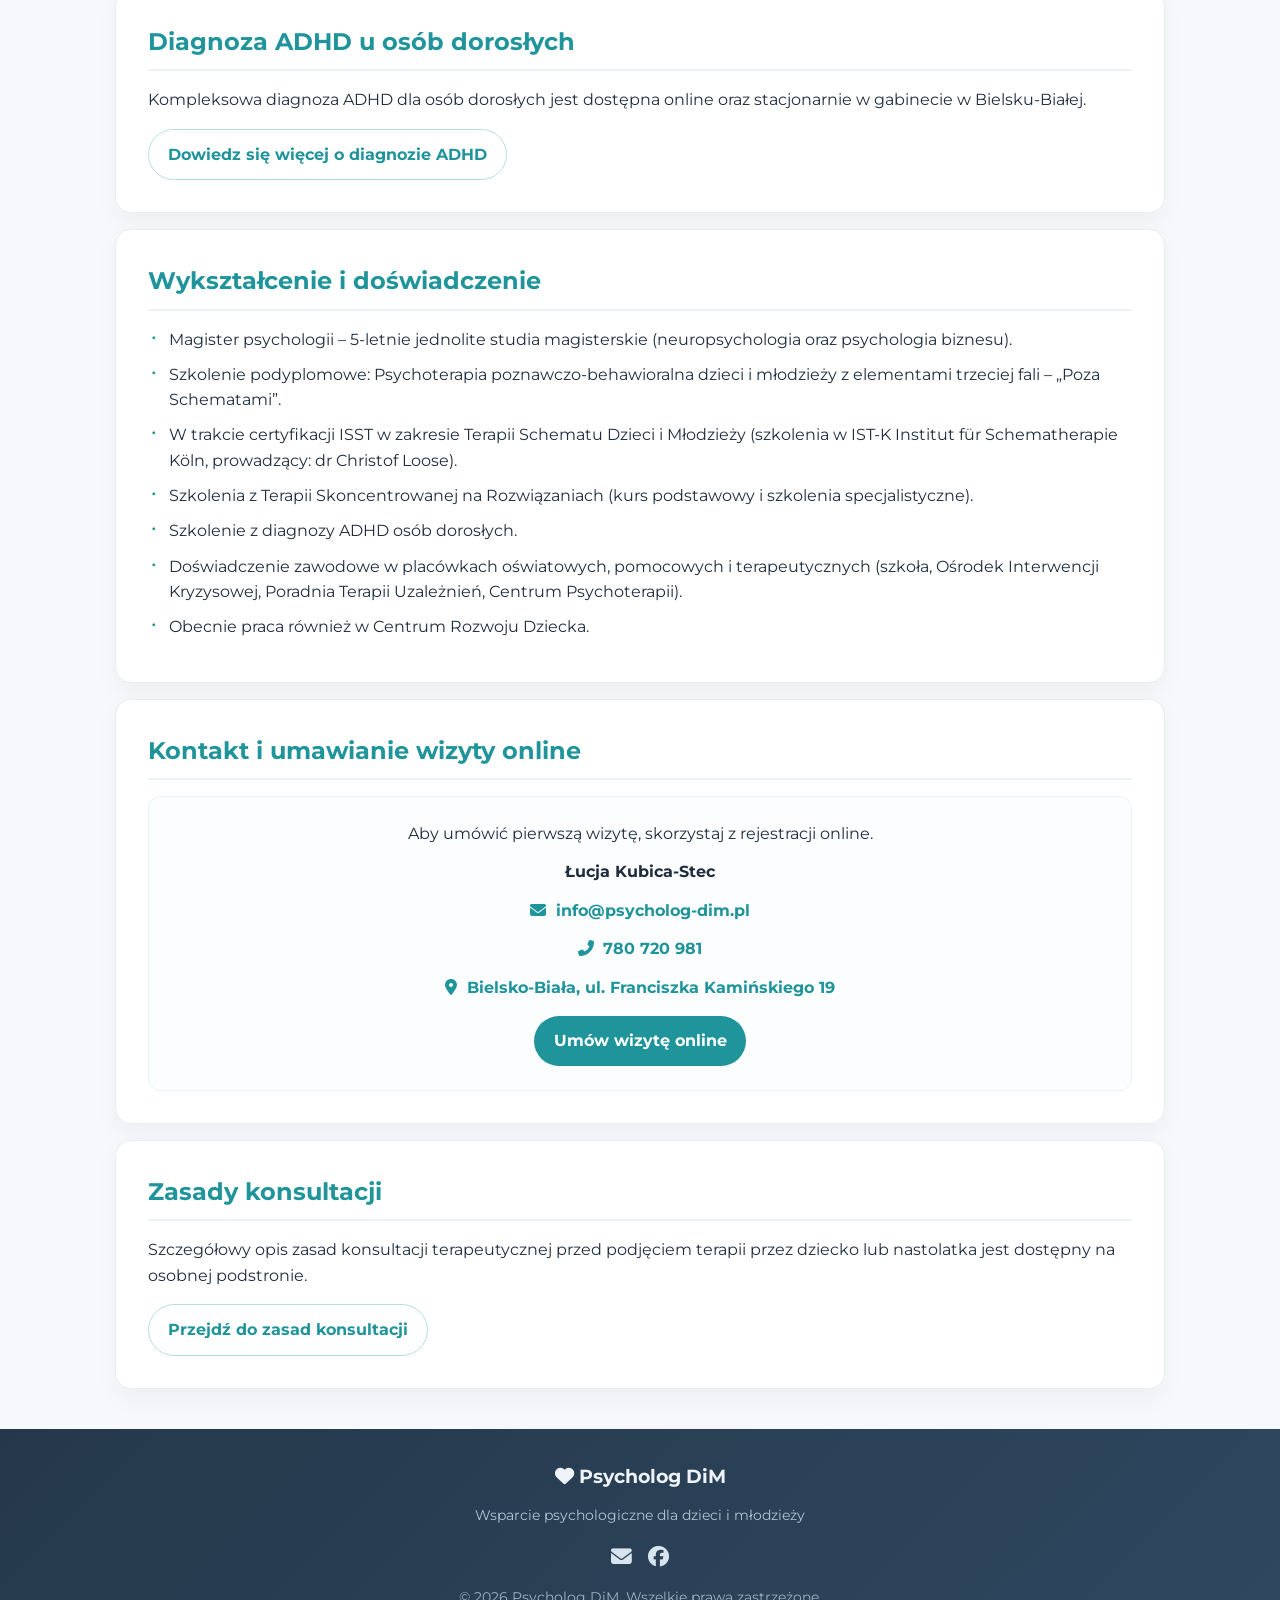
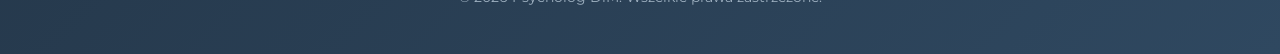
==== commit 286dbb6a: "Update professional description in index.html" ====
--- a/index.html
+++ b/index.html
@@ -83,7 +83,7 @@
         <section id="o-mnie">
             <h2>Kim jestem</h2>
             <img src="Ja.jpg" alt="Psycholog dzieci i młodzieży Łucja Kubica-Stec" class="about-photo">
-            <p><strong>Psycholog DiM</strong> – psycholog specjalizująca się w pracy z dziećmi i młodzieżą, w trakcie szkolenia podyplomowego z psychoterapii poznawczo-behawioralnej dzieci i młodzieży z elementami tzw. trzeciej fali (w tym terapii schematów).</p>
+            <p><strong>Psycholog DiM</strong> – psycholog specjalizująca się w pracy z dziećmi i młodzieżą, w trakcie szkolenia podyplomowego z psychoterapii poznawczo-behawioralnej dzieci i młodzieży z elementami tzw. trzeciej fali oraz w trakcie certyfikacji w zakresie Terapii Schematu Dzieci i Młodzieży.</p>
             <p>Posiadam również wykształcenie pedagogiczne, które wspiera mnie w kompleksowym rozumieniu potrzeb rozwojowych młodych osób. Oferuję profesjonalną pomoc psychologiczną opartą na zaufaniu, empatii i indywidualnym podejściu do każdego dziecka.</p>
             <p>Prowadzę konsultacje psychologiczne i terapię indywidualną dzieci i młodzieży. Pracuję pod superwizją indywidualną oraz grupową w ramach szkolenia podyplomowego. Stale rozwijam kompetencje zawodowe w ramach specjalistycznych szkoleń.</p>
             <p>Jestem członkiem Polskiego Towarzystwa Terapii Poznawczej i Behawioralnej (PTTPB).</p>
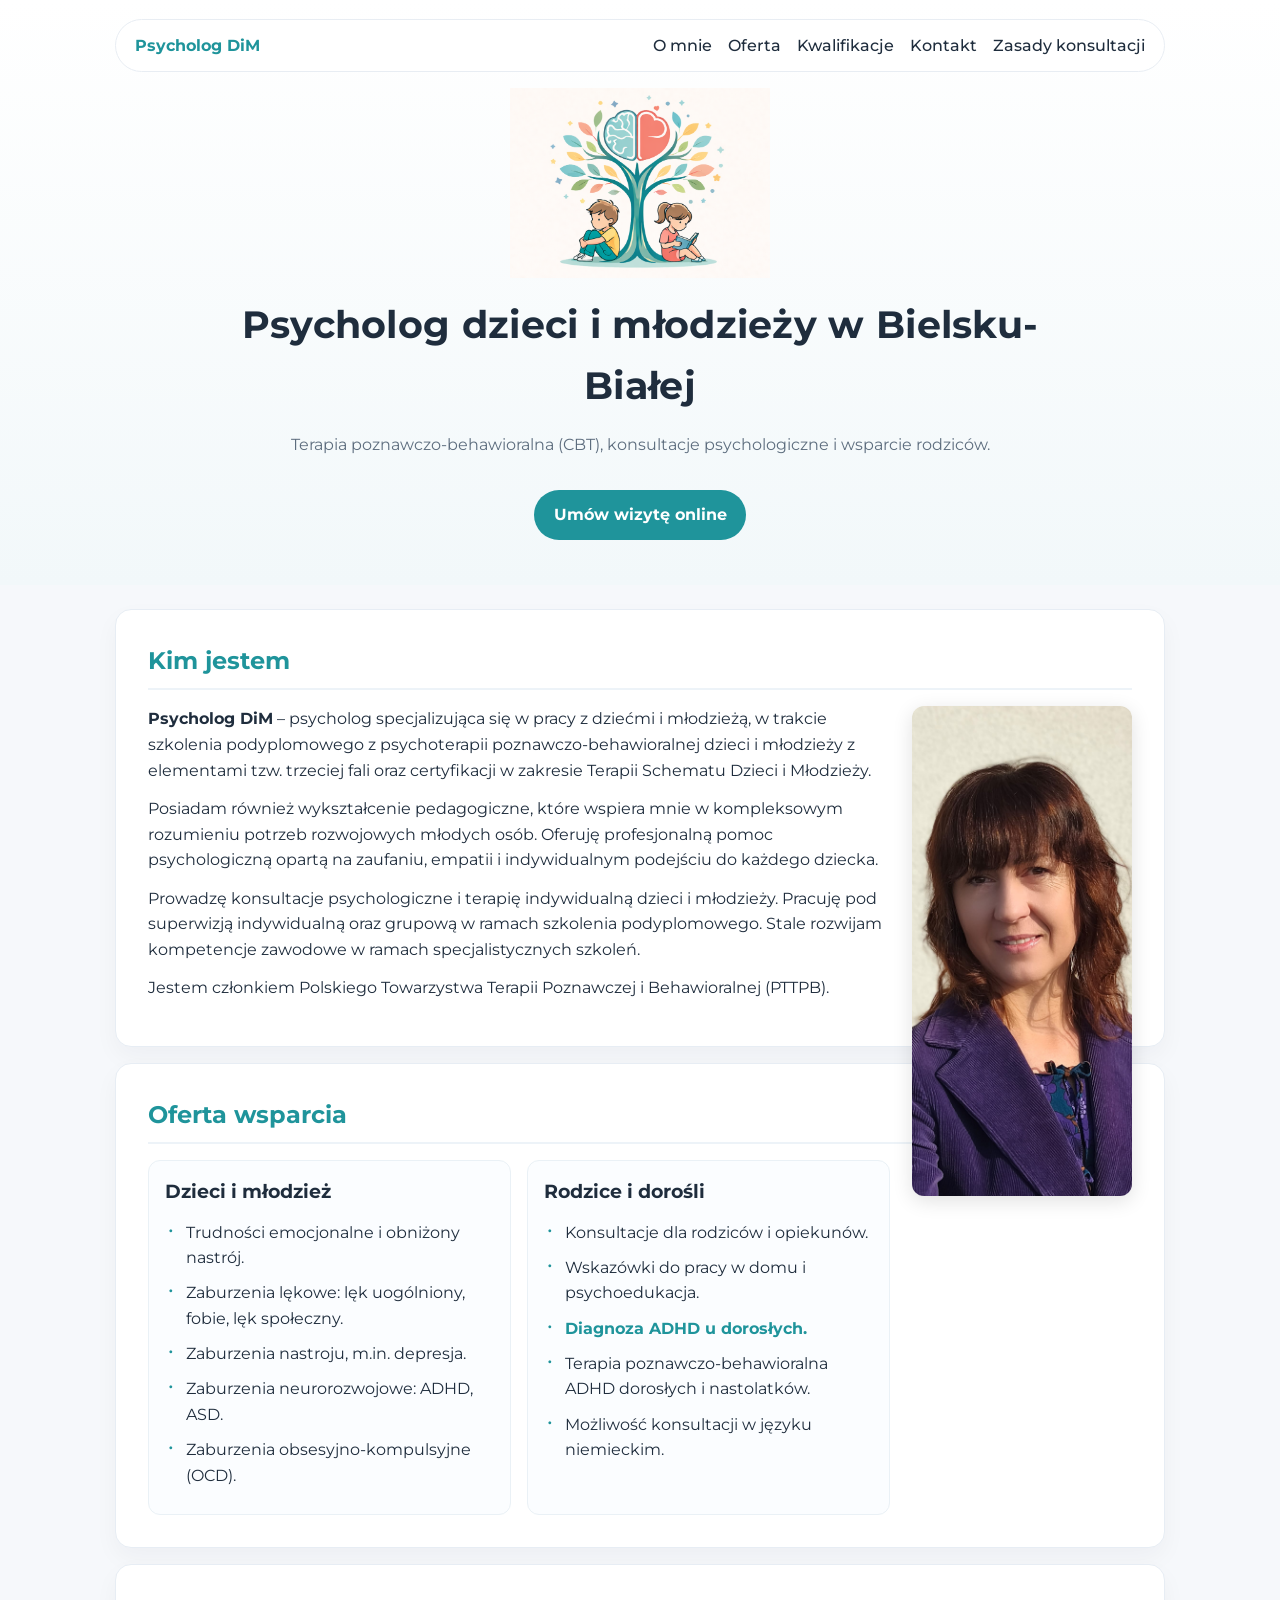
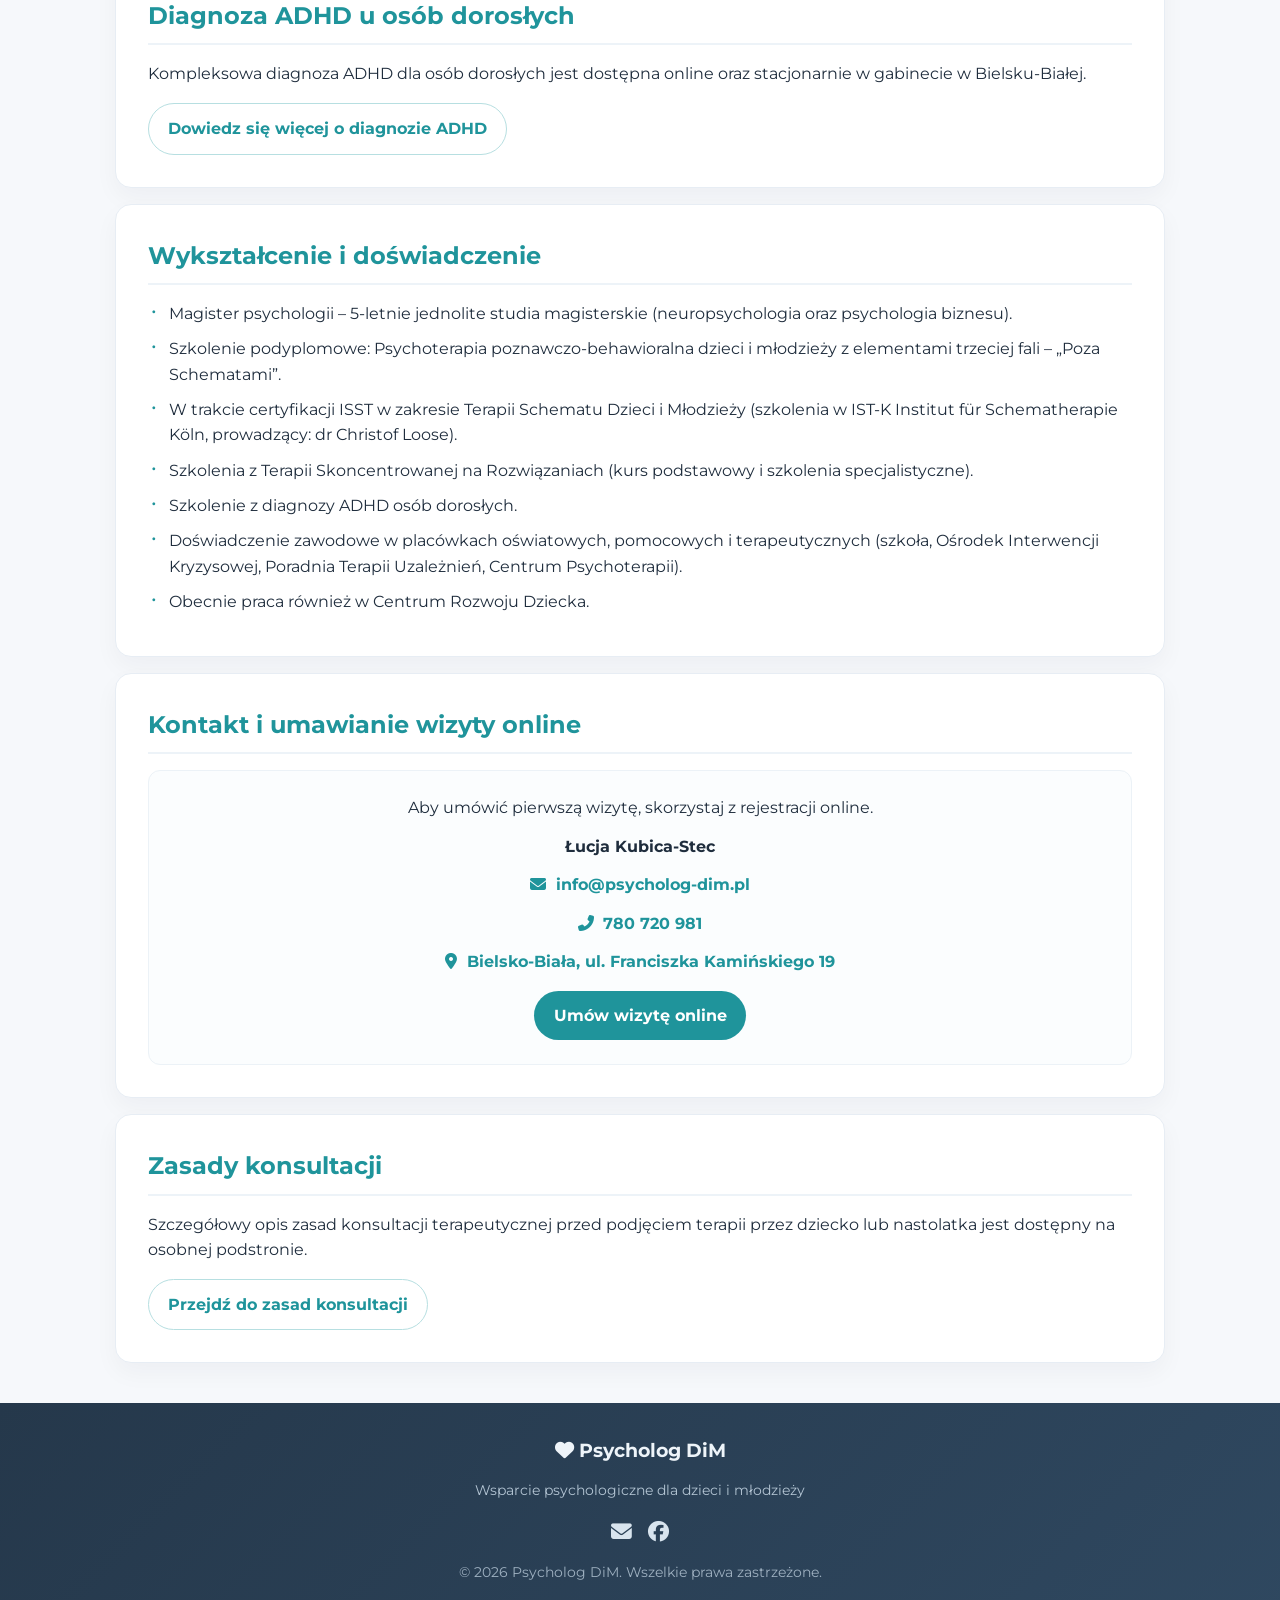
==== commit 82834dbc: "Update certification description in index.html Removed redundancy in certification description." ====
--- a/index.html
+++ b/index.html
@@ -83,7 +83,7 @@
         <section id="o-mnie">
             <h2>Kim jestem</h2>
             <img src="Ja.jpg" alt="Psycholog dzieci i młodzieży Łucja Kubica-Stec" class="about-photo">
-            <p><strong>Psycholog DiM</strong> – psycholog specjalizująca się w pracy z dziećmi i młodzieżą, w trakcie szkolenia podyplomowego z psychoterapii poznawczo-behawioralnej dzieci i młodzieży z elementami tzw. trzeciej fali oraz w trakcie certyfikacji w zakresie Terapii Schematu Dzieci i Młodzieży.</p>
+            <p><strong>Psycholog DiM</strong> – psycholog specjalizująca się w pracy z dziećmi i młodzieżą, w trakcie szkolenia podyplomowego z psychoterapii poznawczo-behawioralnej dzieci i młodzieży z elementami tzw. trzeciej fali oraz certyfikacji w zakresie Terapii Schematu Dzieci i Młodzieży.</p>
             <p>Posiadam również wykształcenie pedagogiczne, które wspiera mnie w kompleksowym rozumieniu potrzeb rozwojowych młodych osób. Oferuję profesjonalną pomoc psychologiczną opartą na zaufaniu, empatii i indywidualnym podejściu do każdego dziecka.</p>
             <p>Prowadzę konsultacje psychologiczne i terapię indywidualną dzieci i młodzieży. Pracuję pod superwizją indywidualną oraz grupową w ramach szkolenia podyplomowego. Stale rozwijam kompetencje zawodowe w ramach specjalistycznych szkoleń.</p>
             <p>Jestem członkiem Polskiego Towarzystwa Terapii Poznawczej i Behawioralnej (PTTPB).</p>
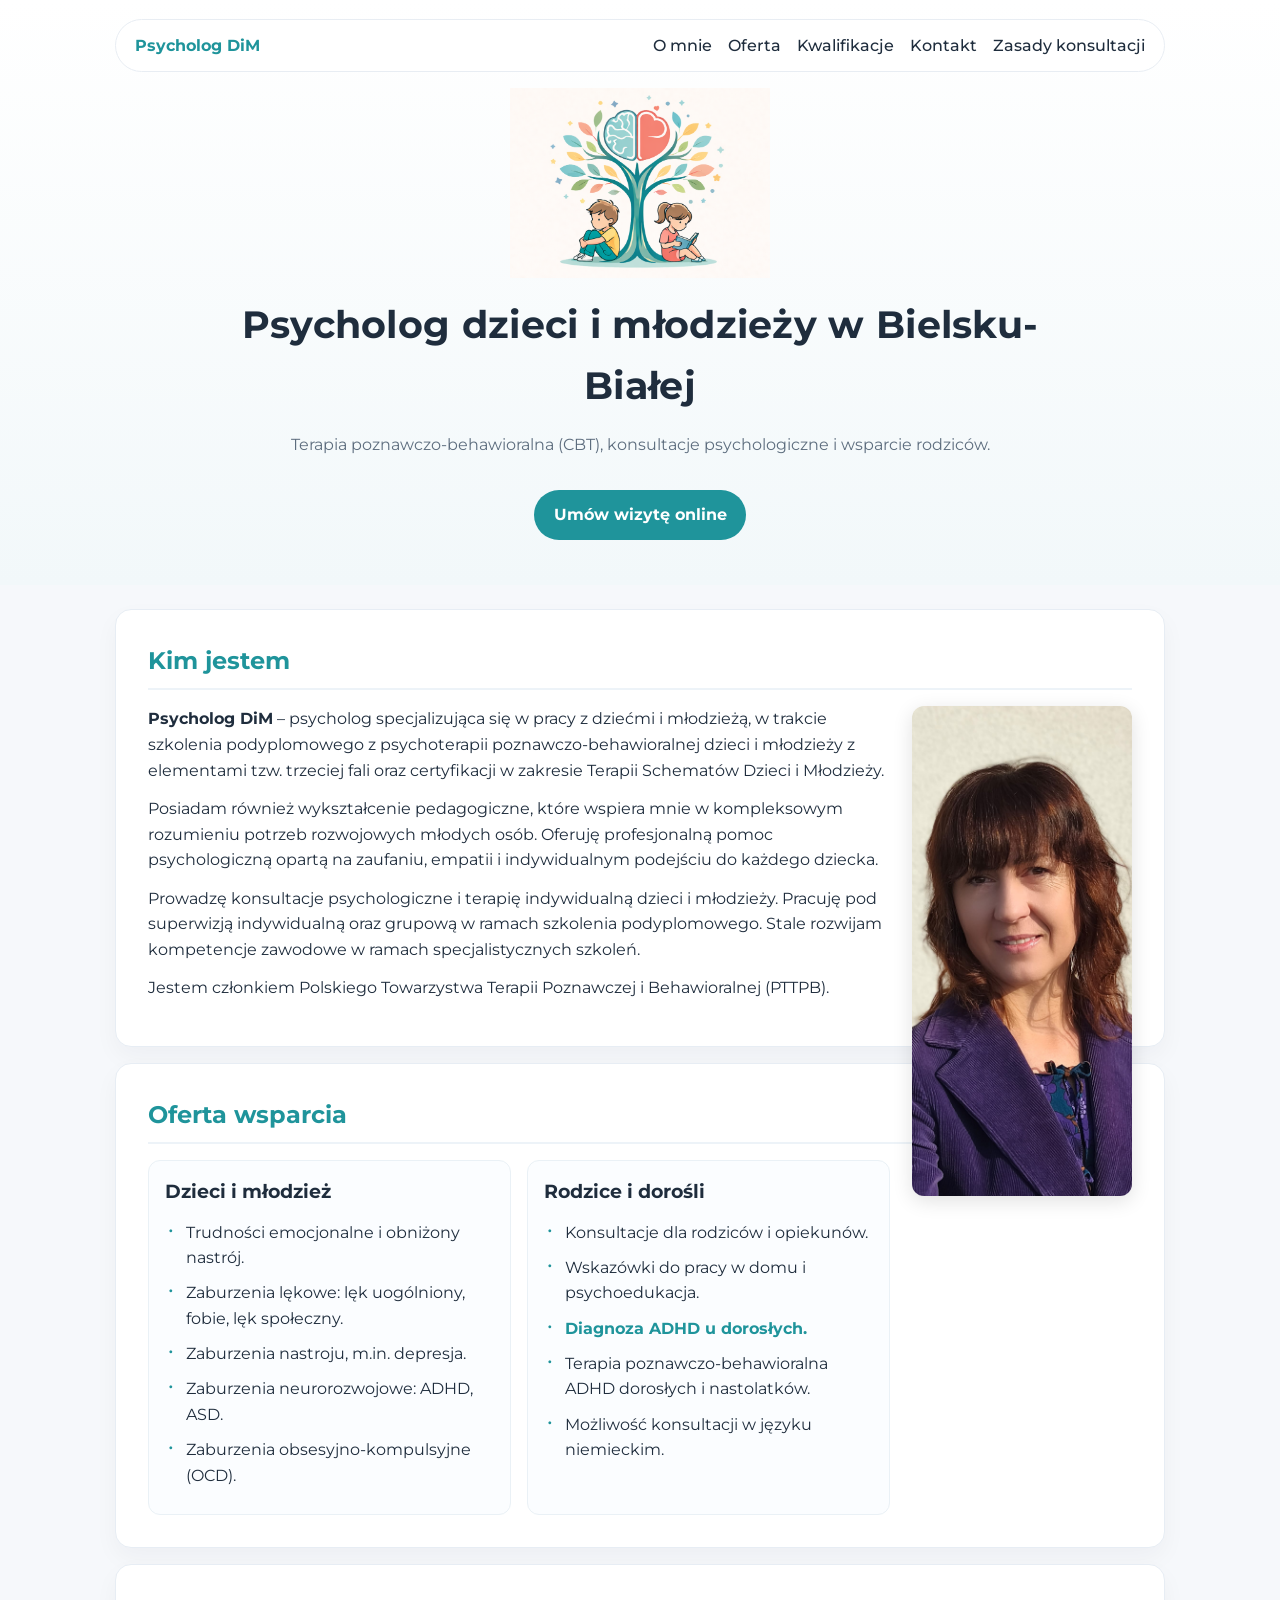
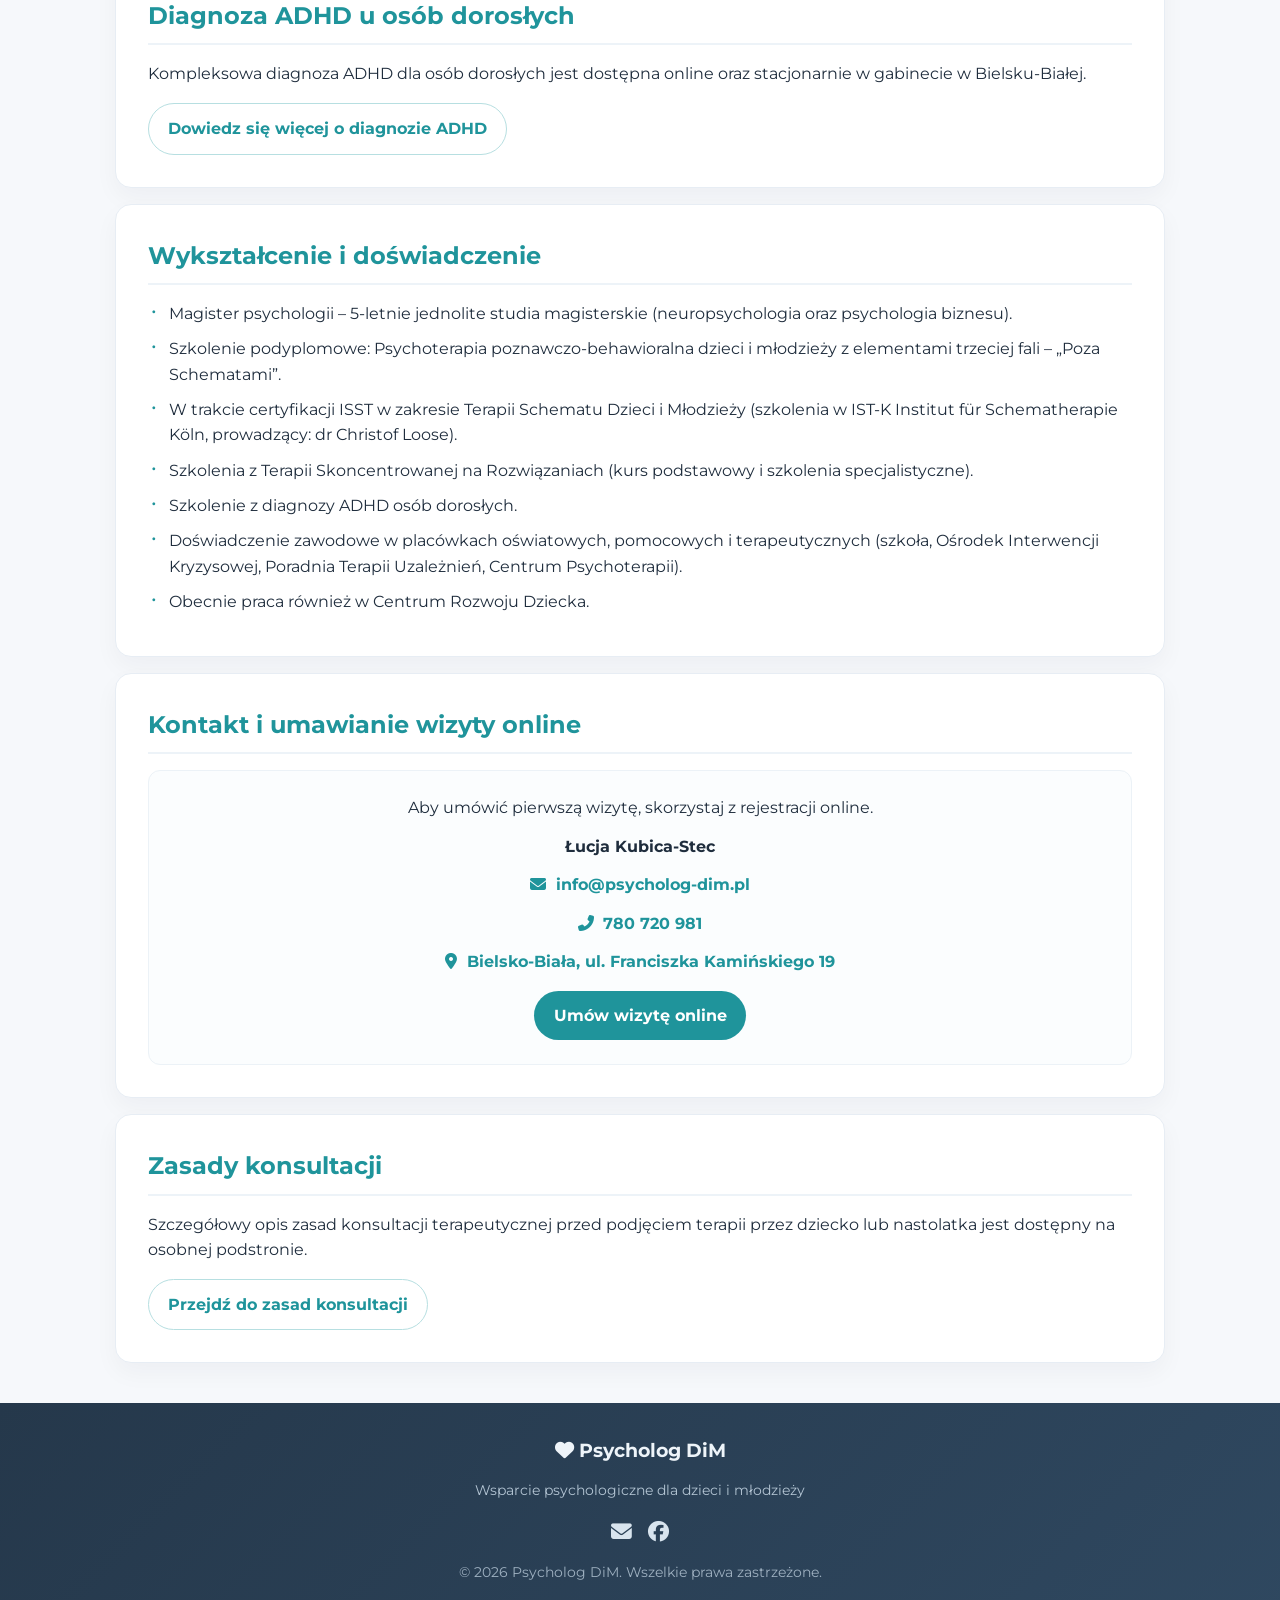
==== commit 408419ed: "Fix typo in therapy certification description" ====
--- a/index.html
+++ b/index.html
@@ -83,7 +83,7 @@
         <section id="o-mnie">
             <h2>Kim jestem</h2>
             <img src="Ja.jpg" alt="Psycholog dzieci i młodzieży Łucja Kubica-Stec" class="about-photo">
-            <p><strong>Psycholog DiM</strong> – psycholog specjalizująca się w pracy z dziećmi i młodzieżą, w trakcie szkolenia podyplomowego z psychoterapii poznawczo-behawioralnej dzieci i młodzieży z elementami tzw. trzeciej fali oraz certyfikacji w zakresie Terapii Schematu Dzieci i Młodzieży.</p>
+            <p><strong>Psycholog DiM</strong> – psycholog specjalizująca się w pracy z dziećmi i młodzieżą, w trakcie szkolenia podyplomowego z psychoterapii poznawczo-behawioralnej dzieci i młodzieży z elementami tzw. trzeciej fali oraz certyfikacji w zakresie Terapii Schematów Dzieci i Młodzieży.</p>
             <p>Posiadam również wykształcenie pedagogiczne, które wspiera mnie w kompleksowym rozumieniu potrzeb rozwojowych młodych osób. Oferuję profesjonalną pomoc psychologiczną opartą na zaufaniu, empatii i indywidualnym podejściu do każdego dziecka.</p>
             <p>Prowadzę konsultacje psychologiczne i terapię indywidualną dzieci i młodzieży. Pracuję pod superwizją indywidualną oraz grupową w ramach szkolenia podyplomowego. Stale rozwijam kompetencje zawodowe w ramach specjalistycznych szkoleń.</p>
             <p>Jestem członkiem Polskiego Towarzystwa Terapii Poznawczej i Behawioralnej (PTTPB).</p>
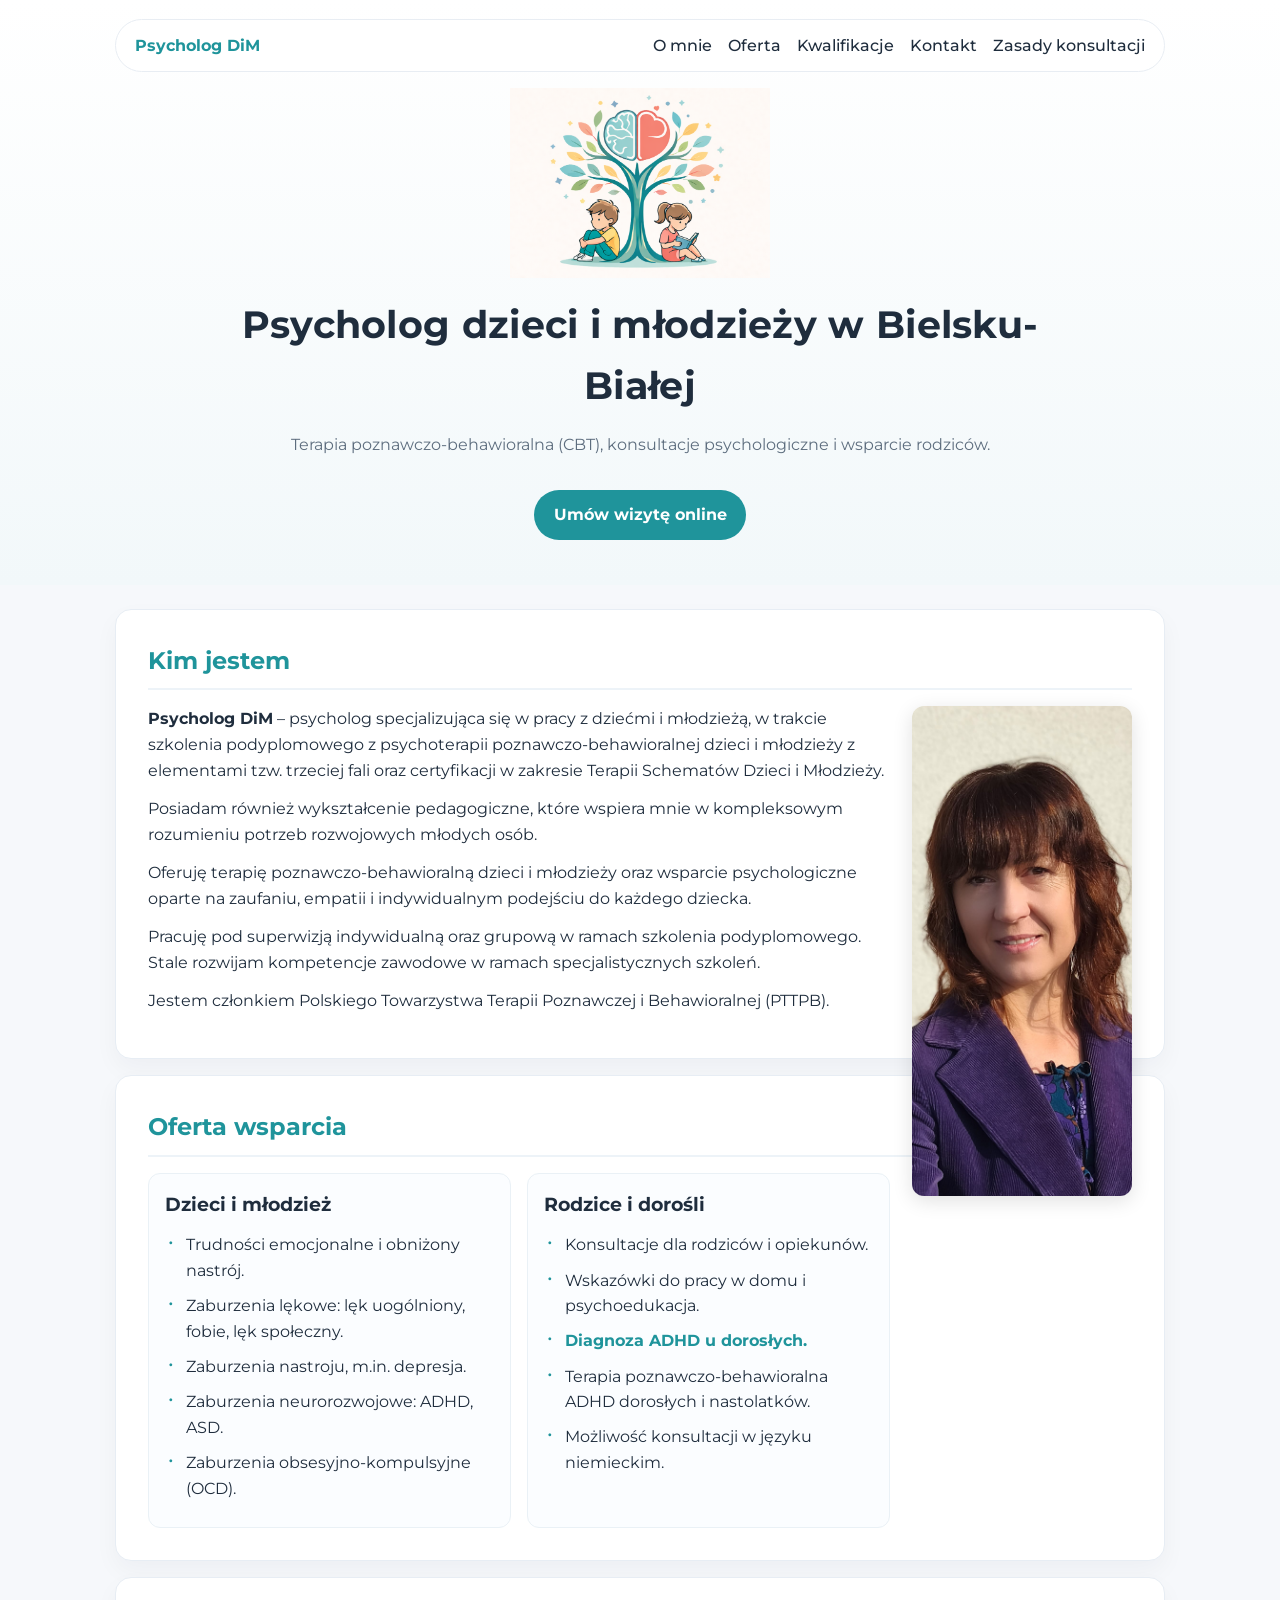
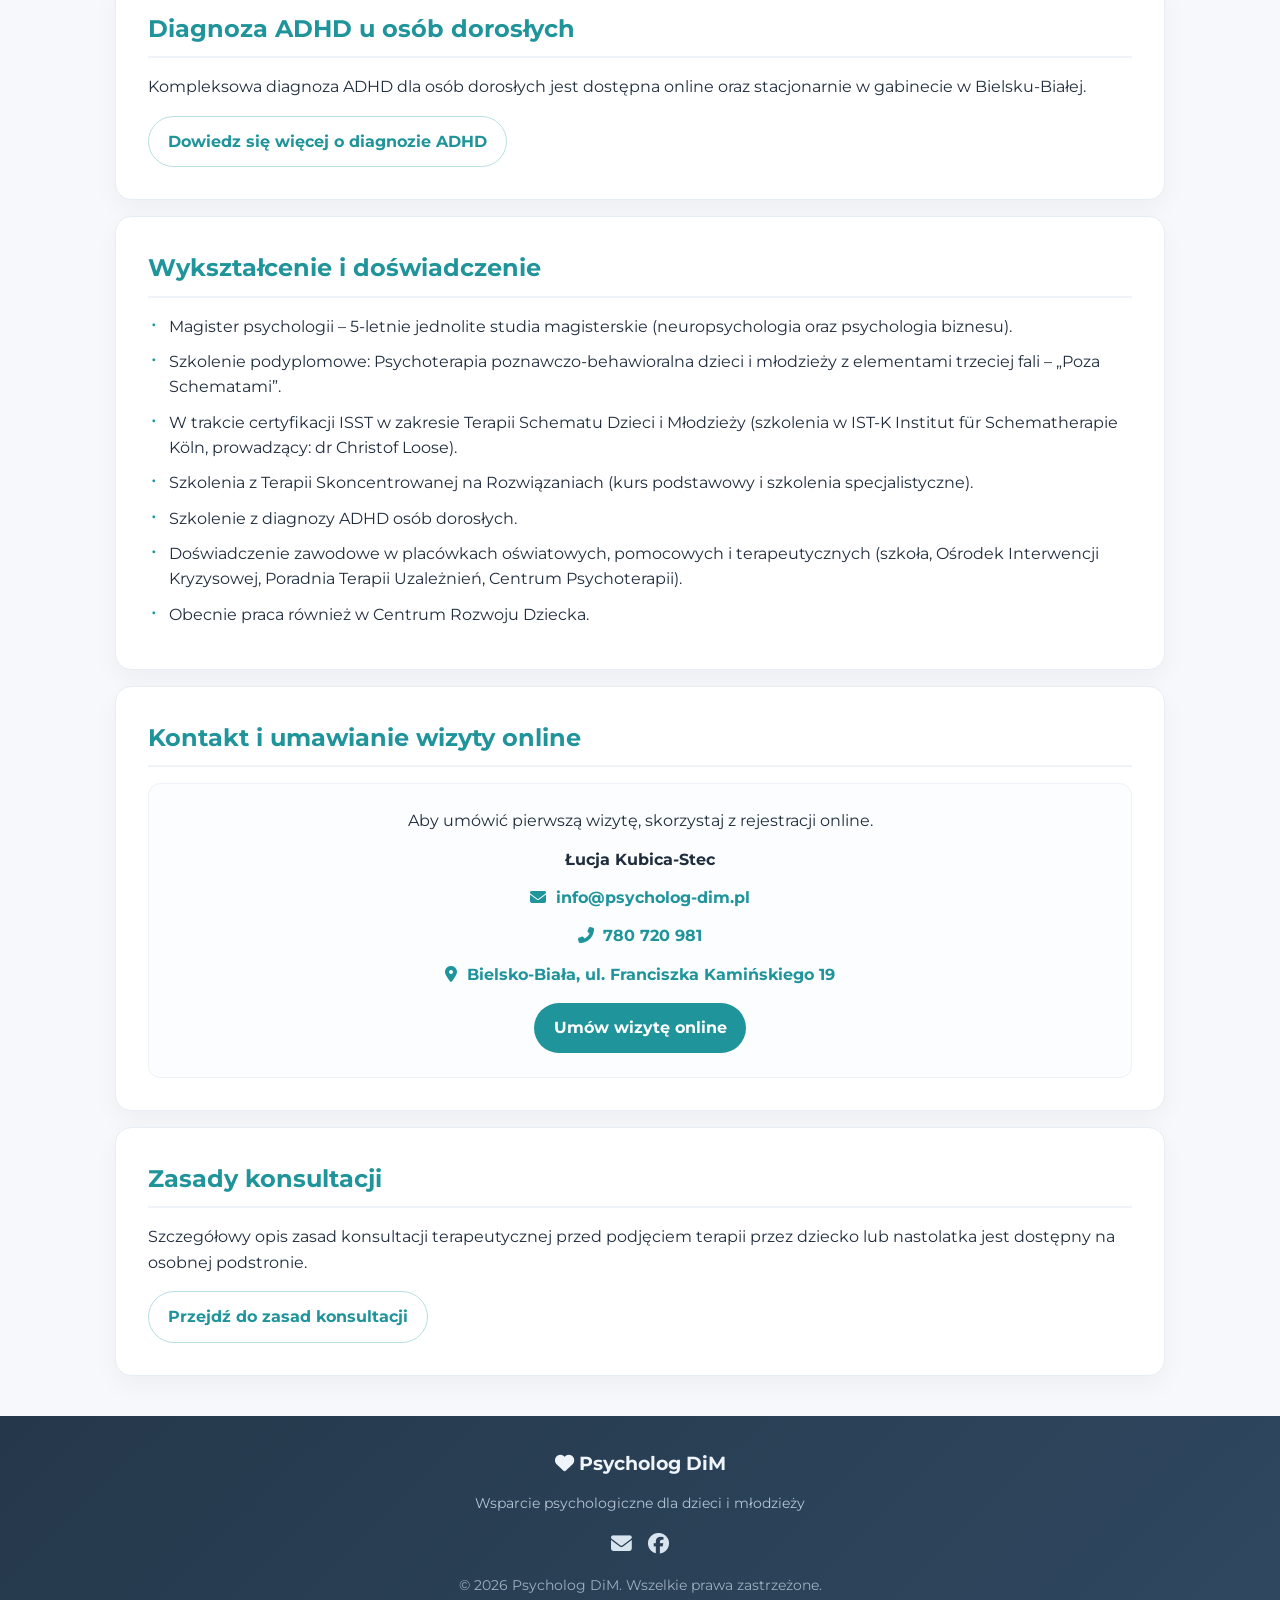
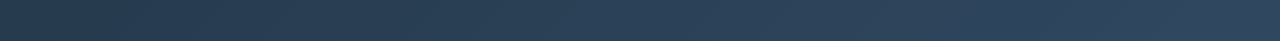
==== commit c6df2f6e: "Update index.html" ====
--- a/index.html
+++ b/index.html
@@ -84,8 +84,9 @@
             <h2>Kim jestem</h2>
             <img src="Ja.jpg" alt="Psycholog dzieci i młodzieży Łucja Kubica-Stec" class="about-photo">
             <p><strong>Psycholog DiM</strong> – psycholog specjalizująca się w pracy z dziećmi i młodzieżą, w trakcie szkolenia podyplomowego z psychoterapii poznawczo-behawioralnej dzieci i młodzieży z elementami tzw. trzeciej fali oraz certyfikacji w zakresie Terapii Schematów Dzieci i Młodzieży.</p>
-            <p>Posiadam również wykształcenie pedagogiczne, które wspiera mnie w kompleksowym rozumieniu potrzeb rozwojowych młodych osób. Oferuję profesjonalną pomoc psychologiczną opartą na zaufaniu, empatii i indywidualnym podejściu do każdego dziecka.</p>
-            <p>Prowadzę konsultacje psychologiczne i terapię indywidualną dzieci i młodzieży. Pracuję pod superwizją indywidualną oraz grupową w ramach szkolenia podyplomowego. Stale rozwijam kompetencje zawodowe w ramach specjalistycznych szkoleń.</p>
+            <p>Posiadam również wykształcenie pedagogiczne, które wspiera mnie w kompleksowym rozumieniu potrzeb rozwojowych młodych osób.
+            <p>Oferuję terapię poznawczo-behawioralną dzieci i młodzieży oraz wsparcie psychologiczne oparte na zaufaniu, empatii i indywidualnym podejściu do każdego dziecka.</p>
+            <p>Pracuję pod superwizją indywidualną oraz grupową w ramach szkolenia podyplomowego. Stale rozwijam kompetencje zawodowe w ramach specjalistycznych szkoleń.</p>
             <p>Jestem członkiem Polskiego Towarzystwa Terapii Poznawczej i Behawioralnej (PTTPB).</p>
         
        </section>
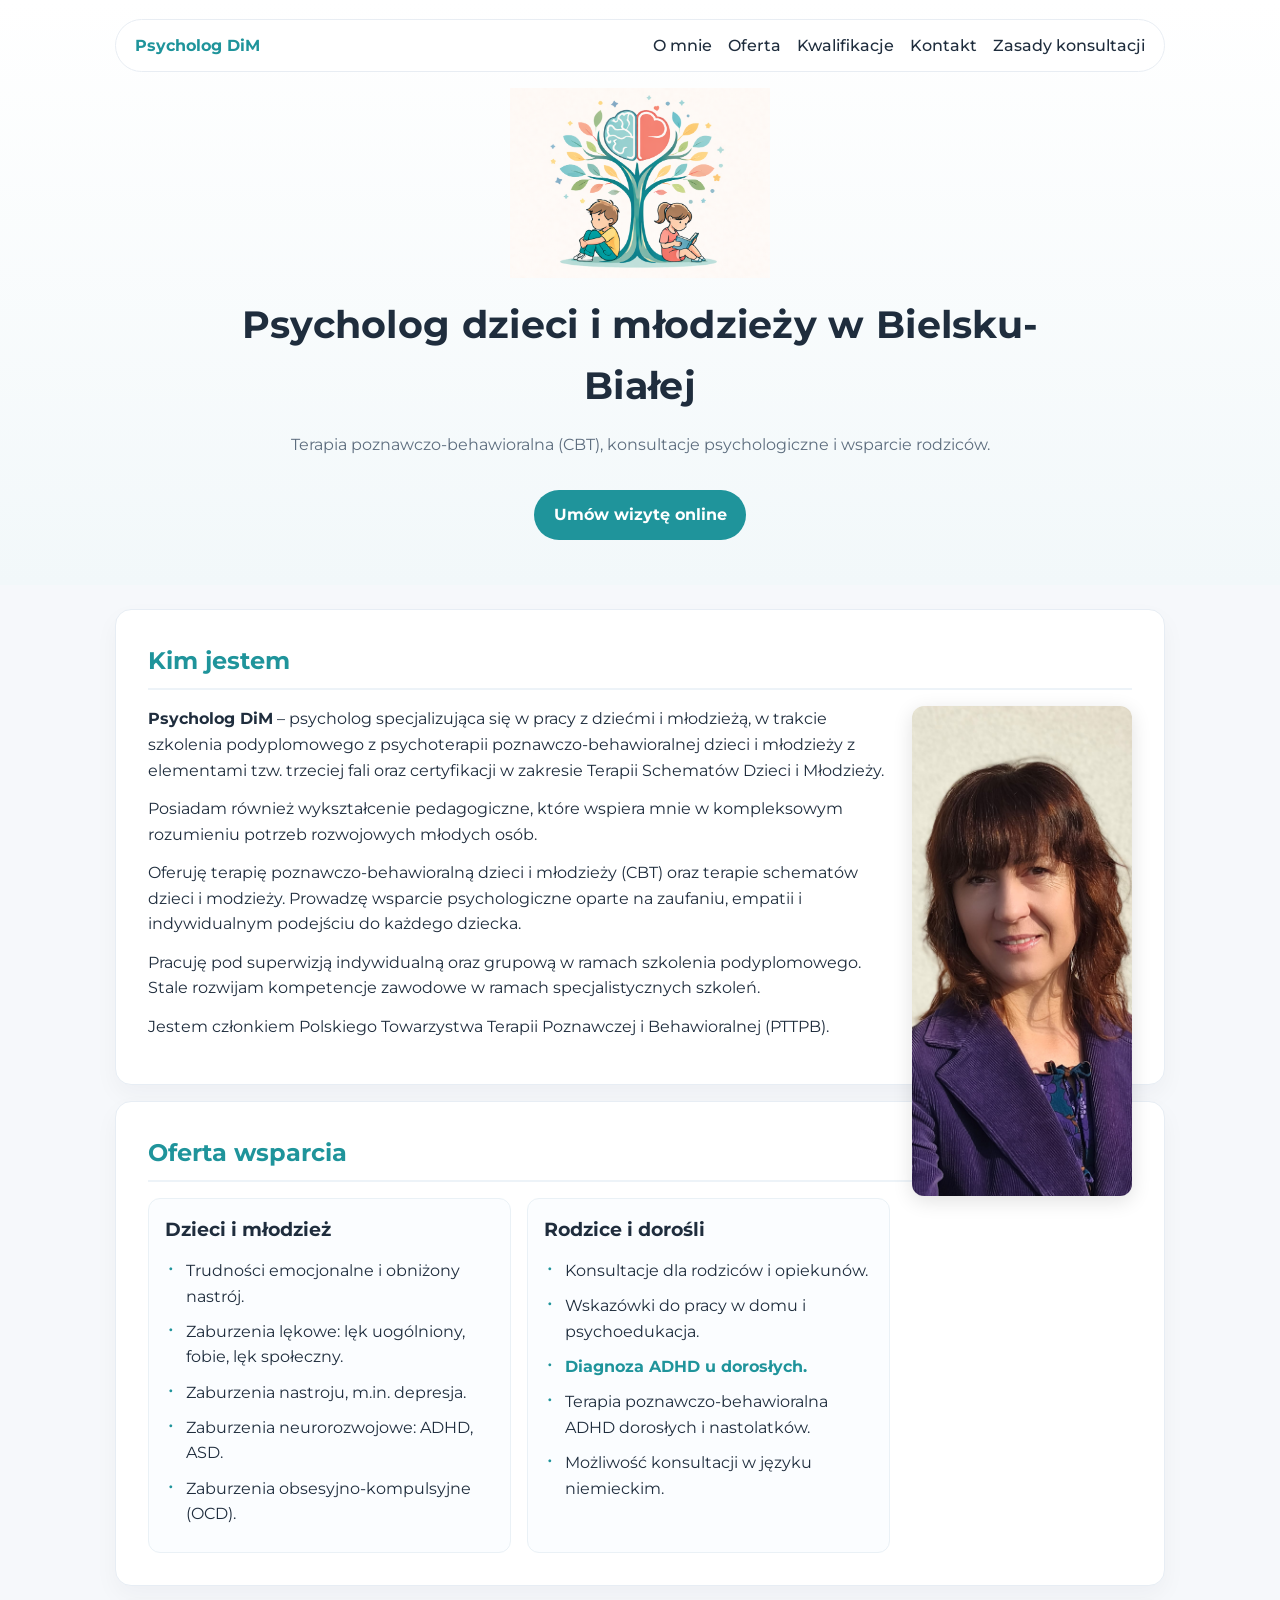
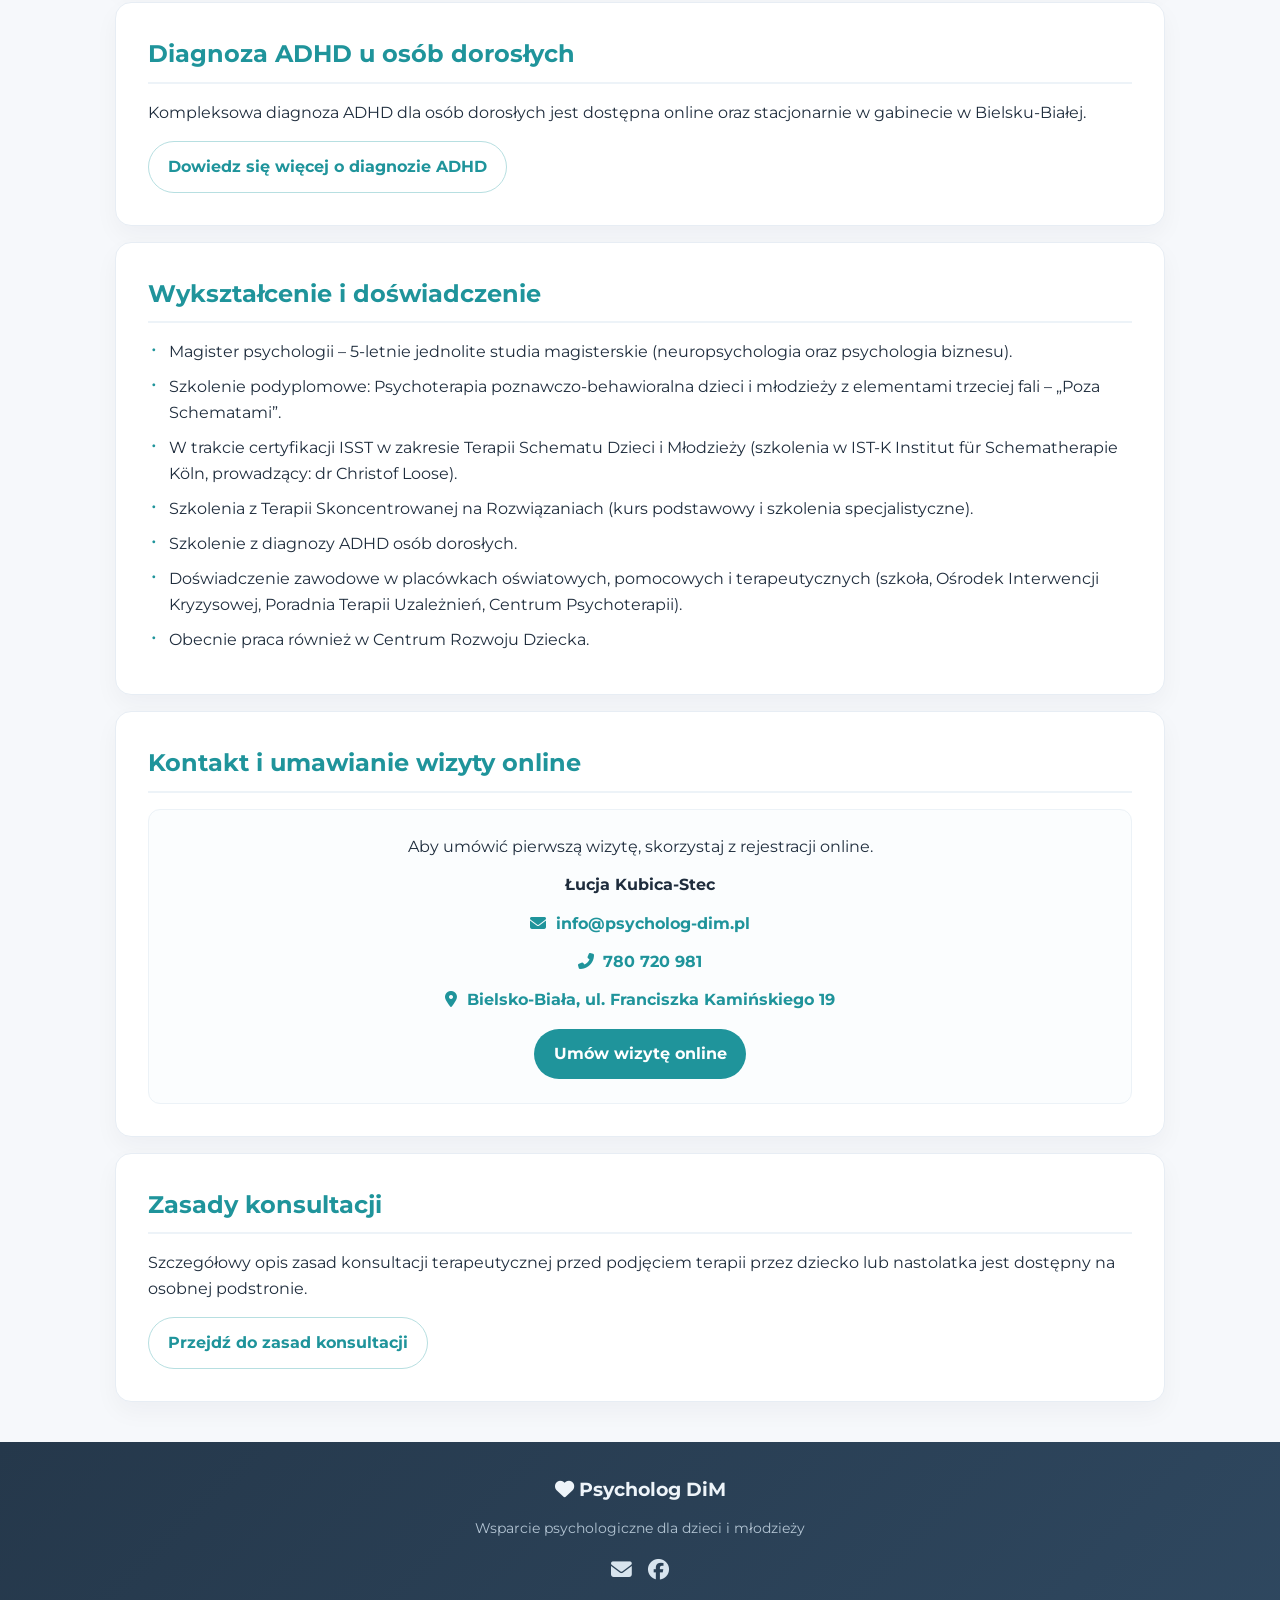
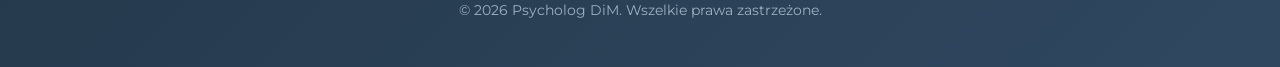
==== commit a70bceac: "Update therapy description and support details" ====
--- a/index.html
+++ b/index.html
@@ -85,7 +85,8 @@
             <img src="Ja.jpg" alt="Psycholog dzieci i młodzieży Łucja Kubica-Stec" class="about-photo">
             <p><strong>Psycholog DiM</strong> – psycholog specjalizująca się w pracy z dziećmi i młodzieżą, w trakcie szkolenia podyplomowego z psychoterapii poznawczo-behawioralnej dzieci i młodzieży z elementami tzw. trzeciej fali oraz certyfikacji w zakresie Terapii Schematów Dzieci i Młodzieży.</p>
             <p>Posiadam również wykształcenie pedagogiczne, które wspiera mnie w kompleksowym rozumieniu potrzeb rozwojowych młodych osób.
-            <p>Oferuję terapię poznawczo-behawioralną dzieci i młodzieży oraz wsparcie psychologiczne oparte na zaufaniu, empatii i indywidualnym podejściu do każdego dziecka.</p>
+            <p>Oferuję terapię poznawczo-behawioralną dzieci i młodzieży (CBT) oraz terapie schematów dzieci i modzieży. 
+            Prowadzę wsparcie psychologiczne oparte na zaufaniu, empatii i indywidualnym podejściu do każdego dziecka.</p>
             <p>Pracuję pod superwizją indywidualną oraz grupową w ramach szkolenia podyplomowego. Stale rozwijam kompetencje zawodowe w ramach specjalistycznych szkoleń.</p>
             <p>Jestem członkiem Polskiego Towarzystwa Terapii Poznawczej i Behawioralnej (PTTPB).</p>
         
